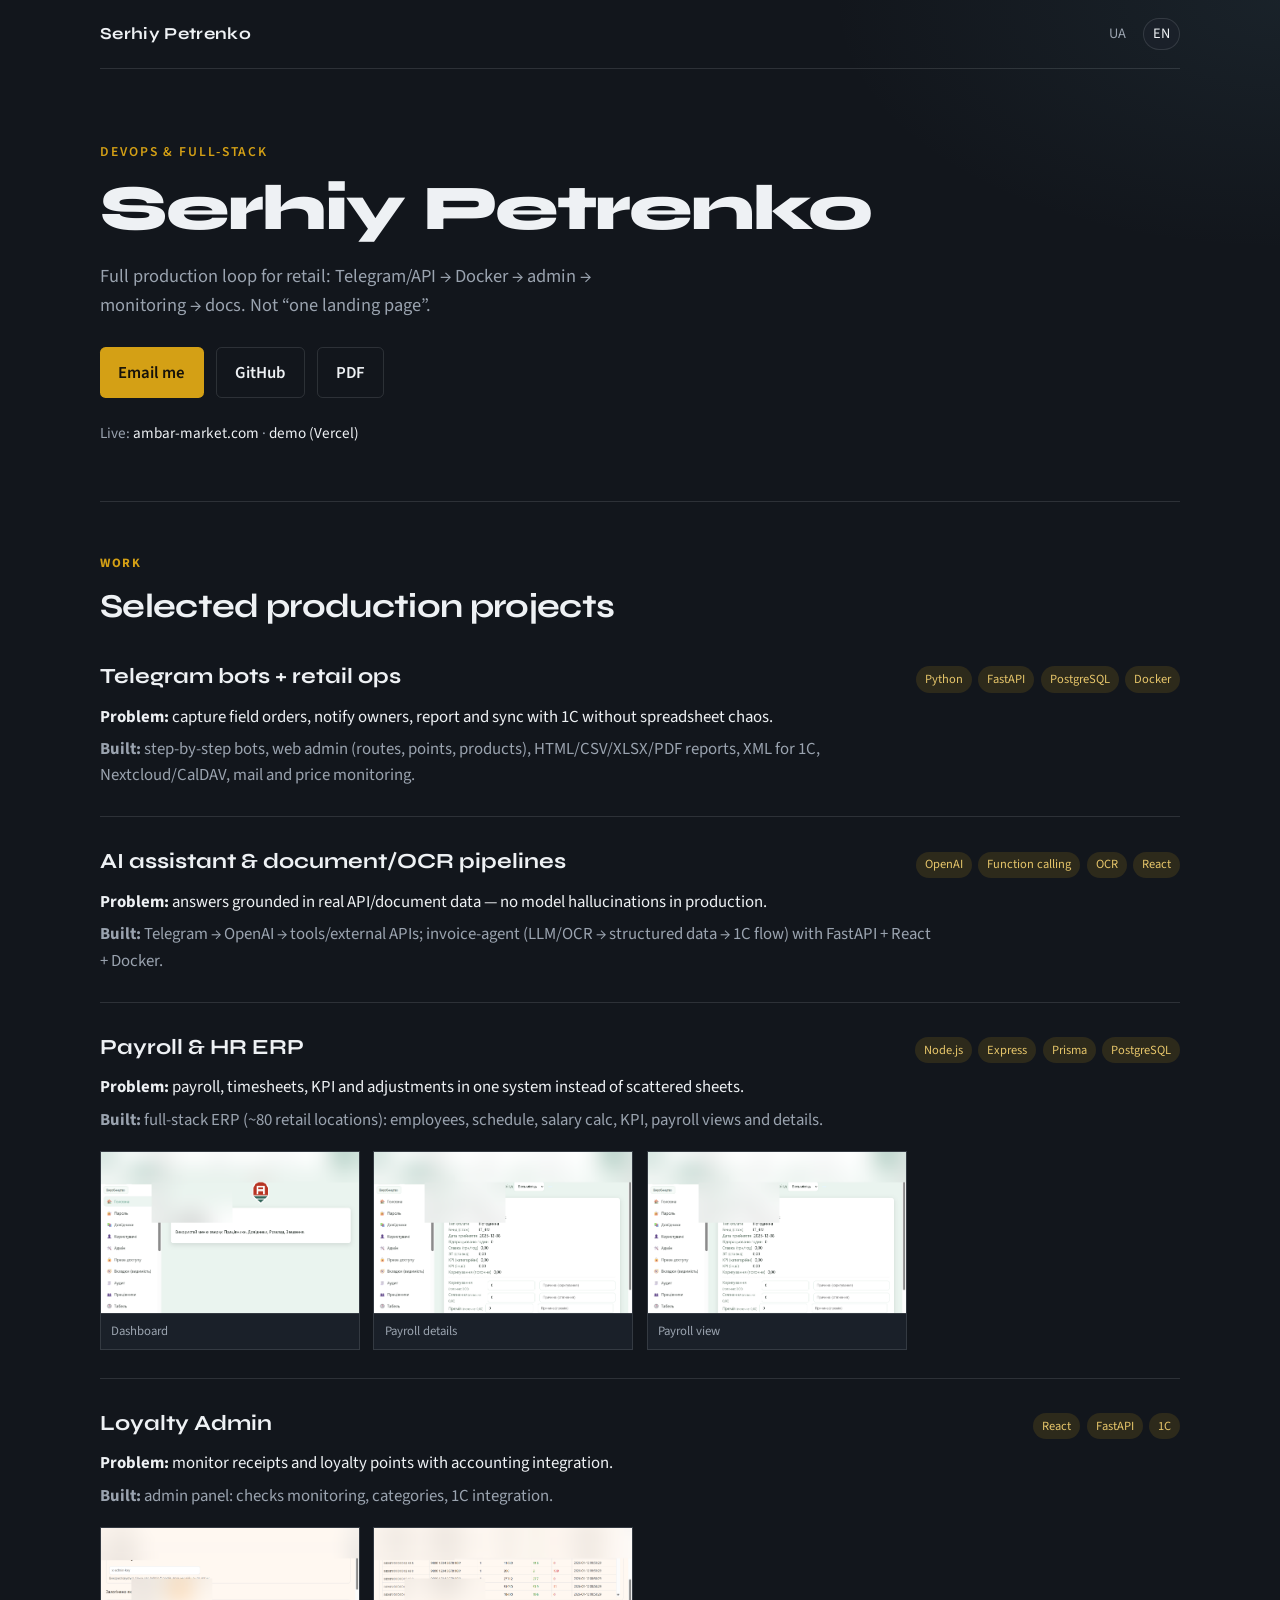
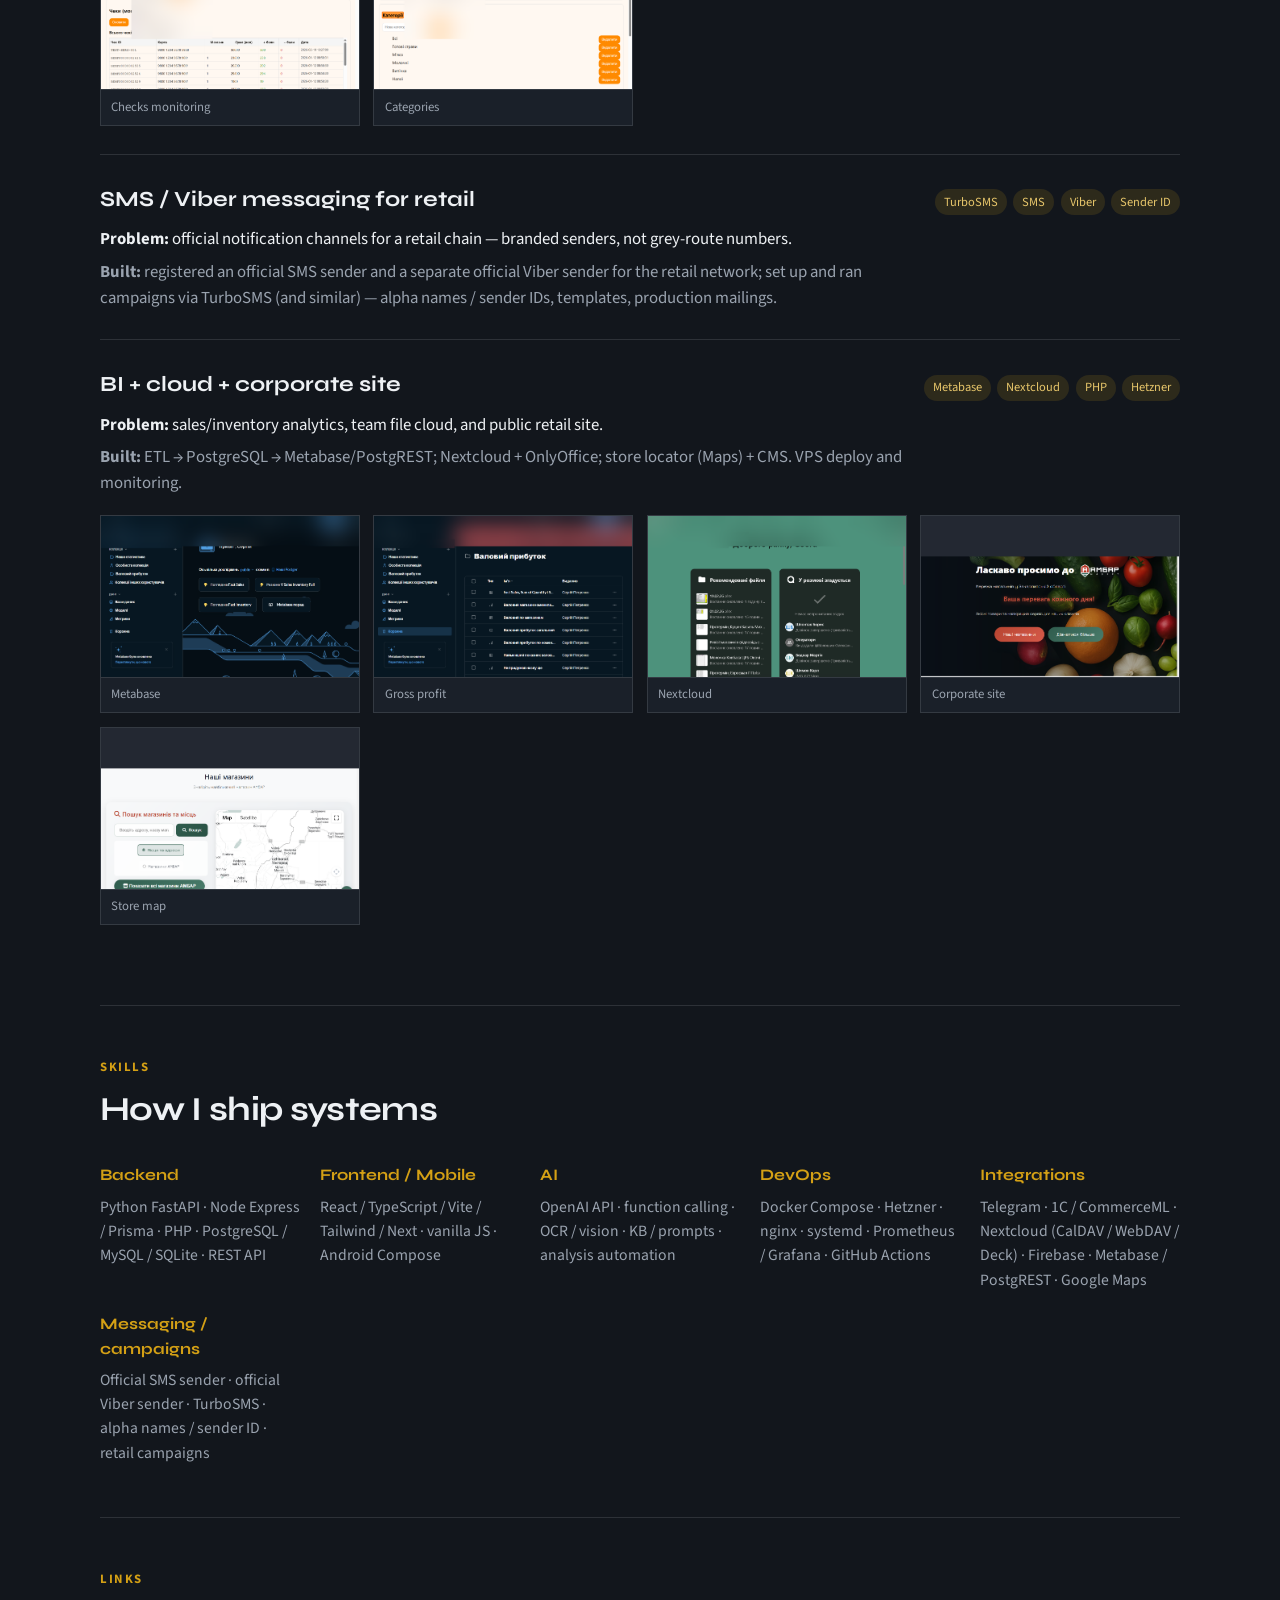
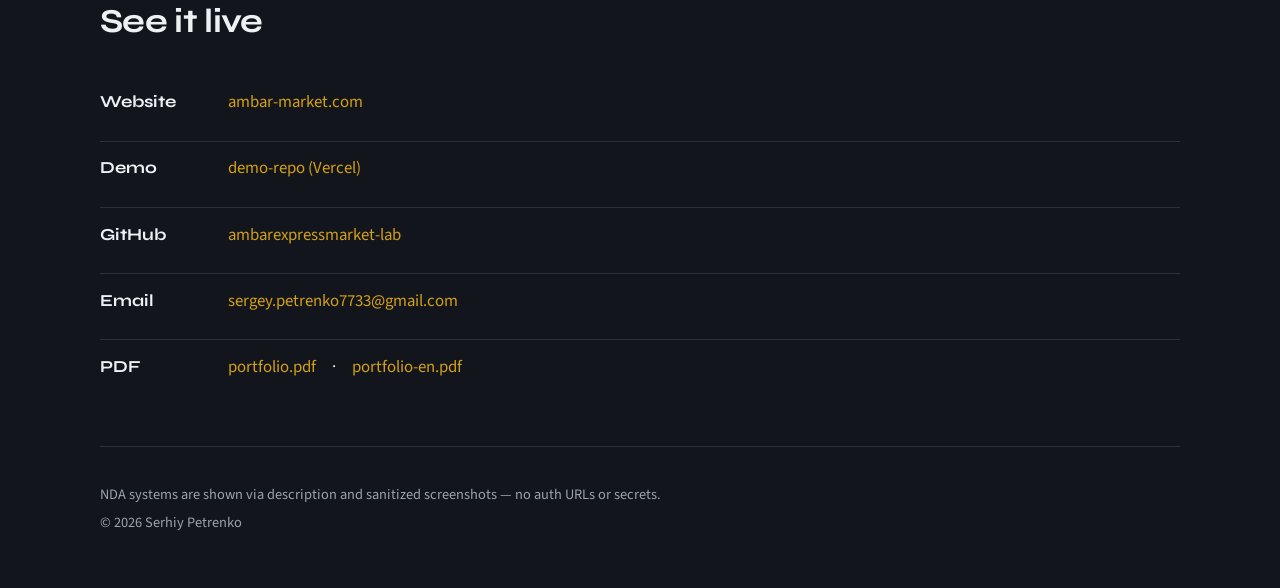
==== index-en.html @ 7f21e58c "Add public portfolio site for Serhiy Petrenko. Co-authored-by: Cursor <cursoragent@cursor.com>" ====
<!DOCTYPE html>
<html lang="en">
<head>
  <meta charset="UTF-8">
  <meta name="viewport" content="width=device-width, initial-scale=1.0">
  <meta name="description" content="Serhiy Petrenko — DevOps & Full-Stack. Production retail systems: bots, AI, ERP, BI, infrastructure.">
  <title>Serhiy Petrenko — Portfolio</title>
  <link rel="preconnect" href="https://fonts.googleapis.com">
  <link rel="preconnect" href="https://fonts.gstatic.com" crossorigin>
  <link href="https://fonts.googleapis.com/css2?family=Source+Sans+3:wght@400;600;700&family=Syne:wght@700;800&display=swap" rel="stylesheet">
  <link rel="stylesheet" href="styles.css">
</head>
<body>
  <div class="wrap">
    <header class="topbar">
      <a class="brand-mark" href="index-en.html">Serhiy Petrenko</a>
      <nav class="lang" aria-label="Language">
        <a href="index.html">UA</a>
        <a href="index-en.html" aria-current="page">EN</a>
      </nav>
    </header>

    <section class="hero">
      <p class="hero-kicker">DevOps &amp; Full-Stack</p>
      <h1>Serhiy Petrenko</h1>
      <p class="hero-lead">Full production loop for retail: Telegram/API → Docker → admin → monitoring → docs. Not “one landing page”.</p>
      <div class="cta-row">
        <a class="btn btn-primary" href="mailto:sergey.petrenko7733@gmail.com">Email me</a>
        <a class="btn btn-ghost" href="https://github.com/ambarexpressmarket-lab" target="_blank" rel="noopener">GitHub</a>
        <a class="btn btn-ghost" href="portfolio-en.pdf">PDF</a>
      </div>
      <p class="meta-line">
        Live:
        <a href="https://ambar-market.com" target="_blank" rel="noopener">ambar-market.com</a>
        ·
        <a href="https://demo-repo-iota-tawny.vercel.app" target="_blank" rel="noopener">demo (Vercel)</a>
      </p>
    </section>

    <section id="work">
      <p class="section-label">Work</p>
      <h2 class="section-title">Selected production projects</h2>

      <article class="case">
        <div class="case-head">
          <h3>Telegram bots + retail ops</h3>
          <div class="case-tags">
            <span class="tag">Python</span>
            <span class="tag">FastAPI</span>
            <span class="tag">PostgreSQL</span>
            <span class="tag">Docker</span>
          </div>
        </div>
        <p class="problem"><strong>Problem:</strong> capture field orders, notify owners, report and sync with 1C without spreadsheet chaos.</p>
        <p><strong>Built:</strong> step-by-step bots, web admin (routes, points, products), HTML/CSV/XLSX/PDF reports, XML for 1C, Nextcloud/CalDAV, mail and price monitoring.</p>
      </article>

      <article class="case">
        <div class="case-head">
          <h3>AI assistant &amp; document/OCR pipelines</h3>
          <div class="case-tags">
            <span class="tag">OpenAI</span>
            <span class="tag">Function calling</span>
            <span class="tag">OCR</span>
            <span class="tag">React</span>
          </div>
        </div>
        <p class="problem"><strong>Problem:</strong> answers grounded in real API/document data — no model hallucinations in production.</p>
        <p><strong>Built:</strong> Telegram → OpenAI → tools/external APIs; invoice-agent (LLM/OCR → structured data → 1C flow) with FastAPI + React + Docker.</p>
      </article>

      <article class="case">
        <div class="case-head">
          <h3>Payroll &amp; HR ERP</h3>
          <div class="case-tags">
            <span class="tag">Node.js</span>
            <span class="tag">Express</span>
            <span class="tag">Prisma</span>
            <span class="tag">PostgreSQL</span>
          </div>
        </div>
        <p class="problem"><strong>Problem:</strong> payroll, timesheets, KPI and adjustments in one system instead of scattered sheets.</p>
        <p><strong>Built:</strong> full-stack ERP (~80 retail locations): employees, schedule, salary calc, KPI, payroll views and details.</p>
        <div class="shots">
          <figure>
            <img src="payroll/01-home.png" alt="Payroll dashboard" loading="lazy">
            <figcaption>Dashboard</figcaption>
          </figure>
          <figure>
            <img src="payroll/02-payroll-details.png" alt="Payroll details" loading="lazy">
            <figcaption>Payroll details</figcaption>
          </figure>
          <figure>
            <img src="payroll/03-payroll-view.png" alt="Payroll view" loading="lazy">
            <figcaption>Payroll view</figcaption>
          </figure>
        </div>
      </article>

      <article class="case">
        <div class="case-head">
          <h3>Loyalty Admin</h3>
          <div class="case-tags">
            <span class="tag">React</span>
            <span class="tag">FastAPI</span>
            <span class="tag">1C</span>
          </div>
        </div>
        <p class="problem"><strong>Problem:</strong> monitor receipts and loyalty points with accounting integration.</p>
        <p><strong>Built:</strong> admin panel: checks monitoring, categories, 1C integration.</p>
        <div class="shots">
          <figure>
            <img src="loyalty/01-checks-monitoring.png" alt="Checks monitoring" loading="lazy">
            <figcaption>Checks monitoring</figcaption>
          </figure>
          <figure>
            <img src="loyalty/02-categories.png" alt="Categories" loading="lazy">
            <figcaption>Categories</figcaption>
          </figure>
        </div>
      </article>

      <article class="case">
        <div class="case-head">
          <h3>SMS / Viber messaging for retail</h3>
          <div class="case-tags">
            <span class="tag">TurboSMS</span>
            <span class="tag">SMS</span>
            <span class="tag">Viber</span>
            <span class="tag">Sender ID</span>
          </div>
        </div>
        <p class="problem"><strong>Problem:</strong> official notification channels for a retail chain — branded senders, not grey-route numbers.</p>
        <p><strong>Built:</strong> registered an official SMS sender and a separate official Viber sender for the retail network; set up and ran campaigns via TurboSMS (and similar) — alpha names / sender IDs, templates, production mailings.</p>
      </article>

      <article class="case">
        <div class="case-head">
          <h3>BI + cloud + corporate site</h3>
          <div class="case-tags">
            <span class="tag">Metabase</span>
            <span class="tag">Nextcloud</span>
            <span class="tag">PHP</span>
            <span class="tag">Hetzner</span>
          </div>
        </div>
        <p class="problem"><strong>Problem:</strong> sales/inventory analytics, team file cloud, and public retail site.</p>
        <p><strong>Built:</strong> ETL → PostgreSQL → Metabase/PostgREST; Nextcloud + OnlyOffice; store locator (Maps) + CMS. VPS deploy and monitoring.</p>
        <div class="shots">
          <figure>
            <img src="bi/01-metabase-home.png" alt="Metabase" loading="lazy">
            <figcaption>Metabase</figcaption>
          </figure>
          <figure>
            <img src="bi/03-gross-profit.png" alt="Gross profit" loading="lazy">
            <figcaption>Gross profit</figcaption>
          </figure>
          <figure>
            <img src="cloud/01-nextcloud-dashboard.png" alt="Nextcloud" loading="lazy">
            <figcaption>Nextcloud</figcaption>
          </figure>
          <figure>
            <img src="corporate-site/01-homepage.png" alt="Corporate site" loading="lazy">
            <figcaption>Corporate site</figcaption>
          </figure>
          <figure>
            <img src="corporate-site/02-stores-map.png" alt="Store map" loading="lazy">
            <figcaption>Store map</figcaption>
          </figure>
        </div>
      </article>
    </section>

    <section id="stack">
      <p class="section-label">Skills</p>
      <h2 class="section-title">How I ship systems</h2>
      <div class="stack-grid">
        <div class="stack-block">
          <h3>Backend</h3>
          <p>Python FastAPI · Node Express / Prisma · PHP · PostgreSQL / MySQL / SQLite · REST API</p>
        </div>
        <div class="stack-block">
          <h3>Frontend / Mobile</h3>
          <p>React / TypeScript / Vite / Tailwind / Next · vanilla JS · Android Compose</p>
        </div>
        <div class="stack-block">
          <h3>AI</h3>
          <p>OpenAI API · function calling · OCR / vision · KB / prompts · analysis automation</p>
        </div>
        <div class="stack-block">
          <h3>DevOps</h3>
          <p>Docker Compose · Hetzner · nginx · systemd · Prometheus / Grafana · GitHub Actions</p>
        </div>
        <div class="stack-block">
          <h3>Integrations</h3>
          <p>Telegram · 1C / CommerceML · Nextcloud (CalDAV / WebDAV / Deck) · Firebase · Metabase / PostgREST · Google Maps</p>
        </div>
        <div class="stack-block">
          <h3>Messaging / campaigns</h3>
          <p>Official SMS sender · official Viber sender · TurboSMS · alpha names / sender ID · retail campaigns</p>
        </div>
      </div>
    </section>

    <section id="links">
      <p class="section-label">Links</p>
      <h2 class="section-title">See it live</h2>
      <div class="links">
        <div class="link-row">
          <strong>Website</strong>
          <a href="https://ambar-market.com" target="_blank" rel="noopener">ambar-market.com</a>
        </div>
        <div class="link-row">
          <strong>Demo</strong>
          <a href="https://demo-repo-iota-tawny.vercel.app" target="_blank" rel="noopener">demo-repo (Vercel)</a>
        </div>
        <div class="link-row">
          <strong>GitHub</strong>
          <a href="https://github.com/ambarexpressmarket-lab" target="_blank" rel="noopener">ambarexpressmarket-lab</a>
        </div>
        <div class="link-row">
          <strong>Email</strong>
          <a href="mailto:sergey.petrenko7733@gmail.com">sergey.petrenko7733@gmail.com</a>
        </div>
        <div class="link-row">
          <strong>PDF</strong>
          <a href="portfolio.pdf">portfolio.pdf</a>
          ·
          <a href="portfolio-en.pdf">portfolio-en.pdf</a>
        </div>
      </div>
    </section>

    <footer>
      <p>NDA systems are shown via description and sanitized screenshots — no auth URLs or secrets.</p>
      <p>© 2026 Serhiy Petrenko</p>
    </footer>
  </div>
</body>
</html>
---- styles.css ----
:root {
  --bg: #12161c;
  --bg-elev: #1a2029;
  --ink: #eef1f4;
  --muted: #9aa3af;
  --line: rgba(238, 241, 244, 0.12);
  --accent: #d4a015;
  --accent-soft: rgba(212, 160, 21, 0.14);
  --ok: #6fbf8a;
  --max: 1080px;
  --font-display: "Syne", sans-serif;
  --font-body: "Source Sans 3", sans-serif;
}

*,
*::before,
*::after {
  box-sizing: border-box;
}

html {
  scroll-behavior: smooth;
}

body {
  margin: 0;
  color: var(--ink);
  font-family: var(--font-body);
  font-size: 1.05rem;
  line-height: 1.55;
  background:
    radial-gradient(1200px 600px at 10% -10%, rgba(212, 160, 21, 0.12), transparent 55%),
    radial-gradient(900px 500px at 100% 0%, rgba(90, 140, 160, 0.1), transparent 50%),
    var(--bg);
  min-height: 100vh;
}

img {
  display: block;
  max-width: 100%;
  height: auto;
}

a {
  color: var(--accent);
  text-decoration: none;
}

a:hover {
  text-decoration: underline;
}

.wrap {
  width: min(var(--max), calc(100% - 2.5rem));
  margin: 0 auto;
}

/* —— Top bar —— */
.topbar {
  display: flex;
  justify-content: space-between;
  align-items: center;
  padding: 1.1rem 0;
  border-bottom: 1px solid var(--line);
}

.brand-mark {
  font-family: var(--font-display);
  font-weight: 700;
  letter-spacing: 0.02em;
  color: var(--ink);
  text-decoration: none;
}

.brand-mark:hover {
  text-decoration: none;
  color: var(--accent);
}

.lang {
  display: flex;
  gap: 0.5rem;
  font-size: 0.9rem;
}

.lang a {
  color: var(--muted);
  padding: 0.25rem 0.55rem;
  border: 1px solid transparent;
  border-radius: 999px;
}

.lang a[aria-current="page"] {
  color: var(--ink);
  border-color: var(--line);
  background: var(--bg-elev);
  text-decoration: none;
}

/* —— Hero —— */
.hero {
  padding: 4.5rem 0 3.5rem;
  border-bottom: 1px solid var(--line);
}

.hero-kicker {
  margin: 0 0 0.85rem;
  color: var(--accent);
  font-size: 0.85rem;
  font-weight: 600;
  letter-spacing: 0.14em;
  text-transform: uppercase;
}

.hero h1 {
  margin: 0;
  font-family: var(--font-display);
  font-size: clamp(2.4rem, 6vw, 4rem);
  font-weight: 800;
  line-height: 1.05;
  letter-spacing: -0.03em;
}

.hero-lead {
  margin: 1.25rem 0 0;
  max-width: 36rem;
  color: var(--muted);
  font-size: 1.15rem;
}

.cta-row {
  display: flex;
  flex-wrap: wrap;
  gap: 0.75rem;
  margin-top: 1.75rem;
}

.btn {
  display: inline-flex;
  align-items: center;
  justify-content: center;
  padding: 0.7rem 1.15rem;
  border-radius: 0.35rem;
  font-weight: 600;
  text-decoration: none;
  transition: transform 0.15s ease, background 0.15s ease, border-color 0.15s ease;
}

.btn:hover {
  text-decoration: none;
  transform: translateY(-1px);
}

.btn-primary {
  background: var(--accent);
  color: #16120a;
}

.btn-primary:hover {
  background: #e0b12a;
}

.btn-ghost {
  border: 1px solid var(--line);
  color: var(--ink);
  background: transparent;
}

.btn-ghost:hover {
  border-color: var(--accent);
  color: var(--accent);
}

.meta-line {
  margin: 1.5rem 0 0;
  color: var(--muted);
  font-size: 0.95rem;
}

.meta-line a {
  color: var(--ink);
}

/* —— Sections —— */
section {
  padding: 3.25rem 0;
  border-bottom: 1px solid var(--line);
}

.section-label {
  margin: 0 0 0.35rem;
  color: var(--accent);
  font-size: 0.8rem;
  font-weight: 700;
  letter-spacing: 0.12em;
  text-transform: uppercase;
}

.section-title {
  margin: 0 0 1.75rem;
  font-family: var(--font-display);
  font-size: clamp(1.6rem, 3vw, 2.1rem);
  font-weight: 700;
  letter-spacing: -0.02em;
}

/* —— Cases —— */
.case {
  padding: 1.75rem 0;
  border-top: 1px solid var(--line);
}

.case:first-of-type {
  border-top: none;
  padding-top: 0;
}

.case-head {
  display: flex;
  flex-wrap: wrap;
  justify-content: space-between;
  gap: 0.75rem 1.5rem;
  align-items: baseline;
  margin-bottom: 0.65rem;
}

.case h3 {
  margin: 0;
  font-family: var(--font-display);
  font-size: 1.35rem;
  font-weight: 700;
}

.case-tags {
  display: flex;
  flex-wrap: wrap;
  gap: 0.4rem;
}

.tag {
  font-size: 0.78rem;
  color: var(--muted);
  border: 1px solid var(--line);
  padding: 0.15rem 0.5rem;
  border-radius: 999px;
  background: var(--accent-soft);
  color: #e6c56a;
  border-color: transparent;
}

.case p {
  margin: 0.4rem 0 0;
  color: var(--muted);
  max-width: 52rem;
}

.case .problem {
  color: var(--ink);
}

.shots {
  display: grid;
  grid-template-columns: repeat(auto-fill, minmax(240px, 1fr));
  gap: 0.85rem;
  margin-top: 1.15rem;
}

.shots figure {
  margin: 0;
  background: var(--bg-elev);
  border: 1px solid var(--line);
  overflow: hidden;
}

.shots img {
  width: 100%;
  aspect-ratio: 16 / 10;
  object-fit: cover;
  object-position: top;
  transition: transform 0.35s ease;
}

.shots figure:hover img {
  transform: scale(1.02);
}

.shots figcaption {
  padding: 0.45rem 0.65rem;
  font-size: 0.8rem;
  color: var(--muted);
  border-top: 1px solid var(--line);
}

/* —— Stack —— */
.stack-grid {
  display: grid;
  grid-template-columns: repeat(auto-fit, minmax(200px, 1fr));
  gap: 1.25rem;
}

.stack-block h3 {
  margin: 0 0 0.4rem;
  font-family: var(--font-display);
  font-size: 1rem;
  color: var(--accent);
}

.stack-block p {
  margin: 0;
  color: var(--muted);
  font-size: 0.98rem;
}

/* —— Links —— */
.links {
  display: flex;
  flex-direction: column;
  gap: 0.75rem;
}

.link-row {
  display: flex;
  flex-wrap: wrap;
  gap: 0.35rem 1rem;
  align-items: baseline;
  padding: 0.85rem 0;
  border-top: 1px solid var(--line);
}

.link-row:first-child {
  border-top: none;
}

.link-row strong {
  min-width: 7rem;
  font-family: var(--font-display);
}

/* —— Footer —— */
footer {
  padding: 2rem 0 3rem;
  color: var(--muted);
  font-size: 0.9rem;
}

footer p {
  margin: 0.35rem 0;
}

@media (max-width: 640px) {
  .hero {
    padding: 3rem 0 2.5rem;
  }

  .cta-row {
    flex-direction: column;
  }

  .btn {
    width: 100%;
  }
}

@media (prefers-reduced-motion: reduce) {
  html {
    scroll-behavior: auto;
  }

  .btn,
  .shots img {
    transition: none;
  }
}
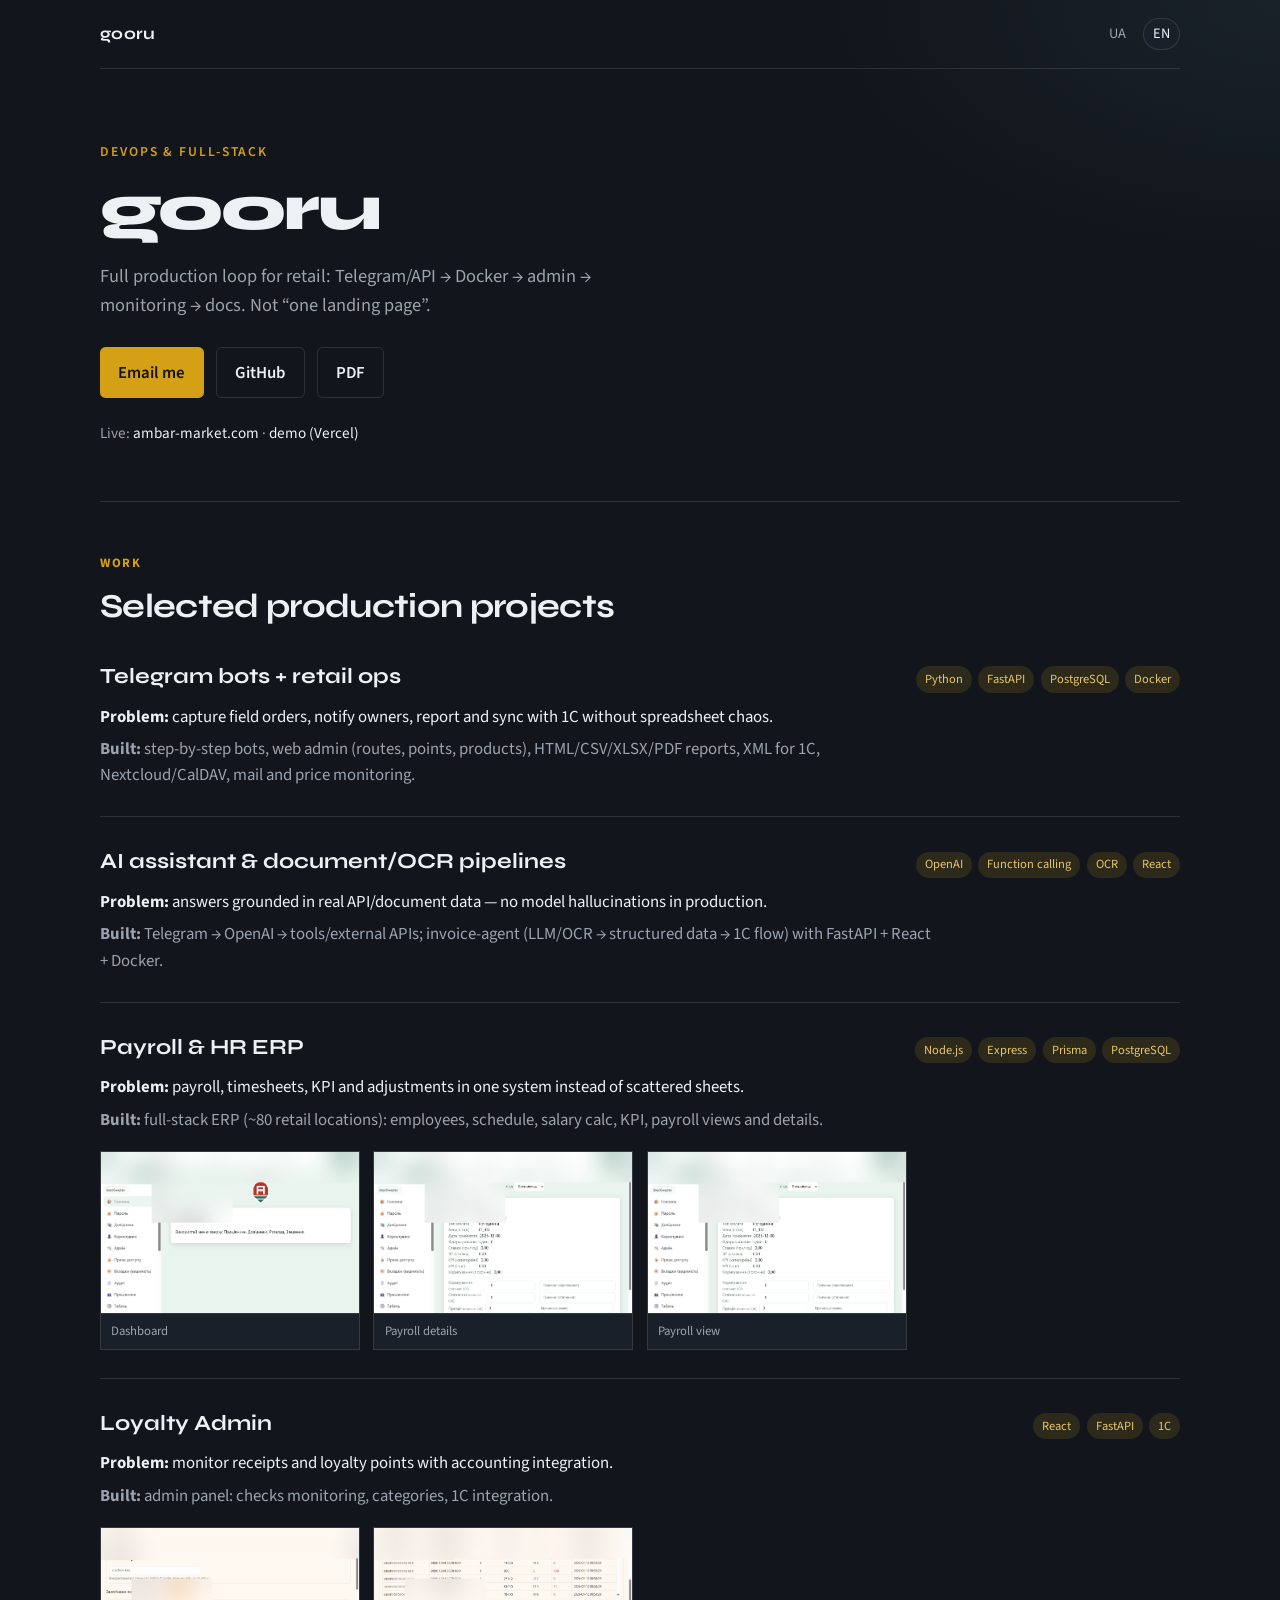
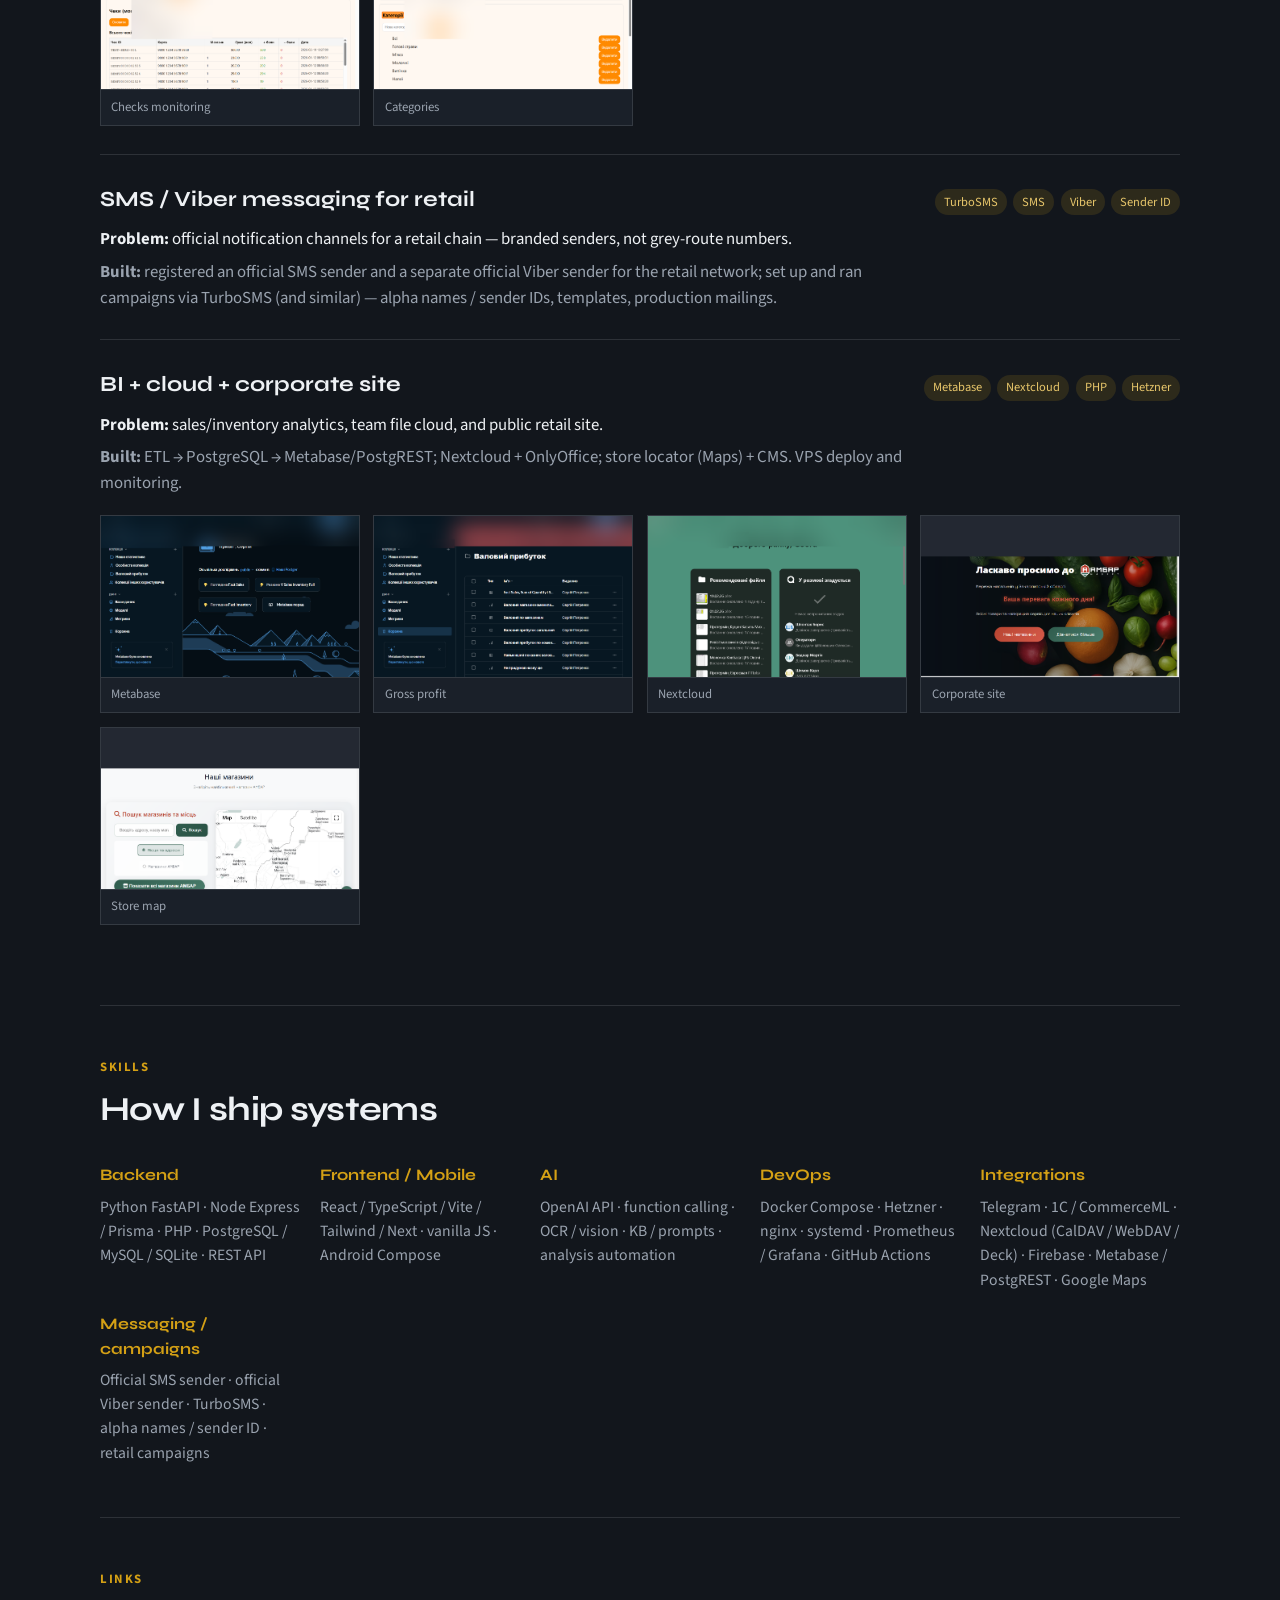
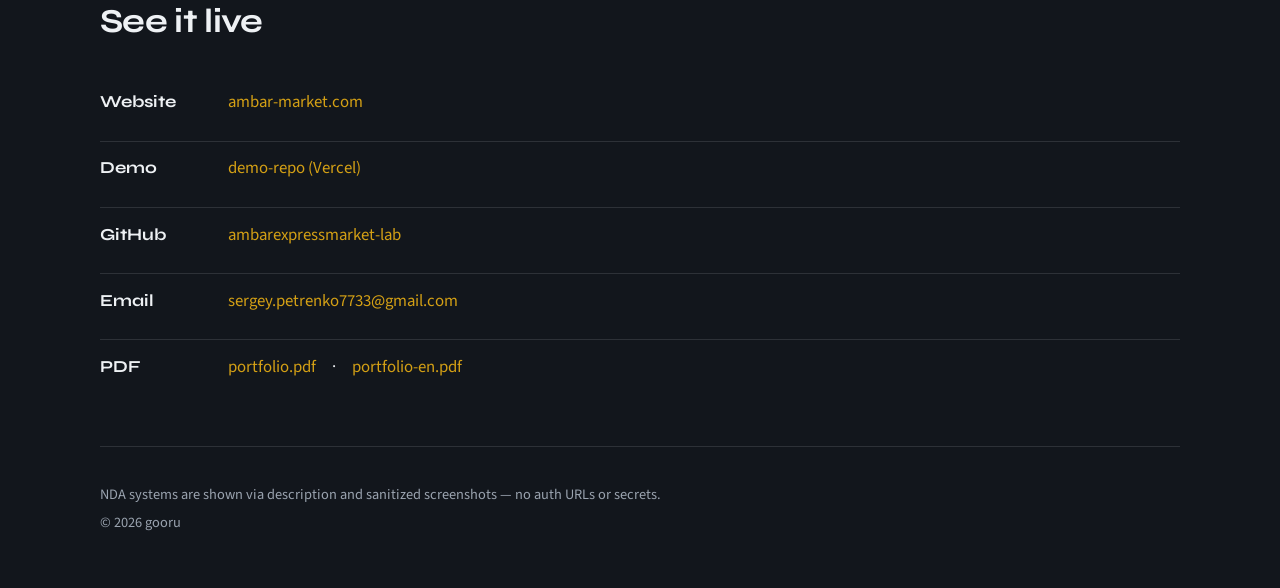
==== commit ade30652: "Brand portfolio as gooru nickname Co-authored-by: Cursor <cursoragent@cursor.com>" ====
--- a/index-en.html
+++ b/index-en.html
@@ -3,8 +3,8 @@
 <head>
   <meta charset="UTF-8">
   <meta name="viewport" content="width=device-width, initial-scale=1.0">
-  <meta name="description" content="Serhiy Petrenko — DevOps & Full-Stack. Production retail systems: bots, AI, ERP, BI, infrastructure.">
-  <title>Serhiy Petrenko — Portfolio</title>
+  <meta name="description" content="gooru — DevOps & Full-Stack. Production retail systems: bots, AI, ERP, BI, infrastructure.">
+  <title>gooru — Portfolio</title>
   <link rel="preconnect" href="https://fonts.googleapis.com">
   <link rel="preconnect" href="https://fonts.gstatic.com" crossorigin>
   <link href="https://fonts.googleapis.com/css2?family=Source+Sans+3:wght@400;600;700&family=Syne:wght@700;800&display=swap" rel="stylesheet">
@@ -13,7 +13,7 @@
 <body>
   <div class="wrap">
     <header class="topbar">
-      <a class="brand-mark" href="index-en.html">Serhiy Petrenko</a>
+      <a class="brand-mark" href="index-en.html">gooru</a>
       <nav class="lang" aria-label="Language">
         <a href="index.html">UA</a>
         <a href="index-en.html" aria-current="page">EN</a>
@@ -22,7 +22,7 @@
 
     <section class="hero">
       <p class="hero-kicker">DevOps &amp; Full-Stack</p>
-      <h1>Serhiy Petrenko</h1>
+      <h1>gooru</h1>
       <p class="hero-lead">Full production loop for retail: Telegram/API → Docker → admin → monitoring → docs. Not “one landing page”.</p>
       <div class="cta-row">
         <a class="btn btn-primary" href="mailto:sergey.petrenko7733@gmail.com">Email me</a>
@@ -233,7 +233,7 @@
 
     <footer>
       <p>NDA systems are shown via description and sanitized screenshots — no auth URLs or secrets.</p>
-      <p>© 2026 Serhiy Petrenko</p>
+      <p>© 2026 gooru</p>
     </footer>
   </div>
 </body>
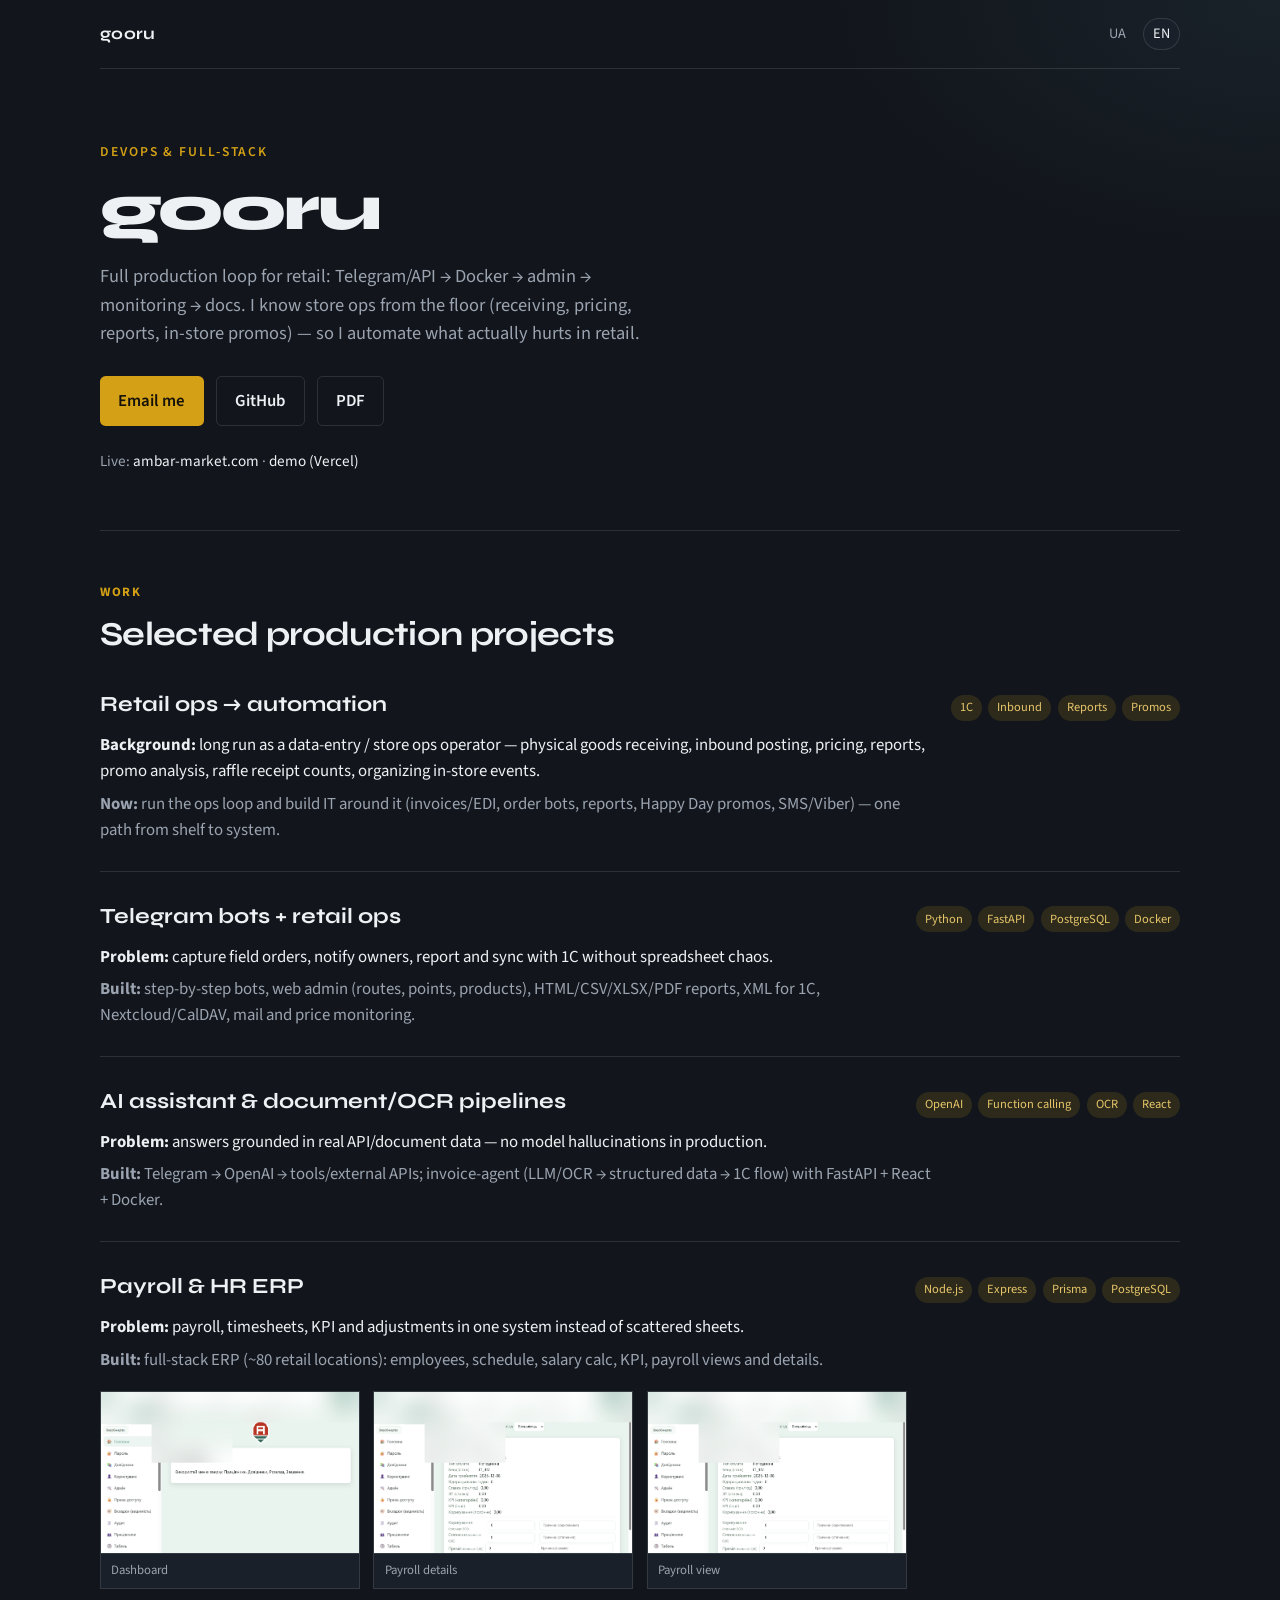
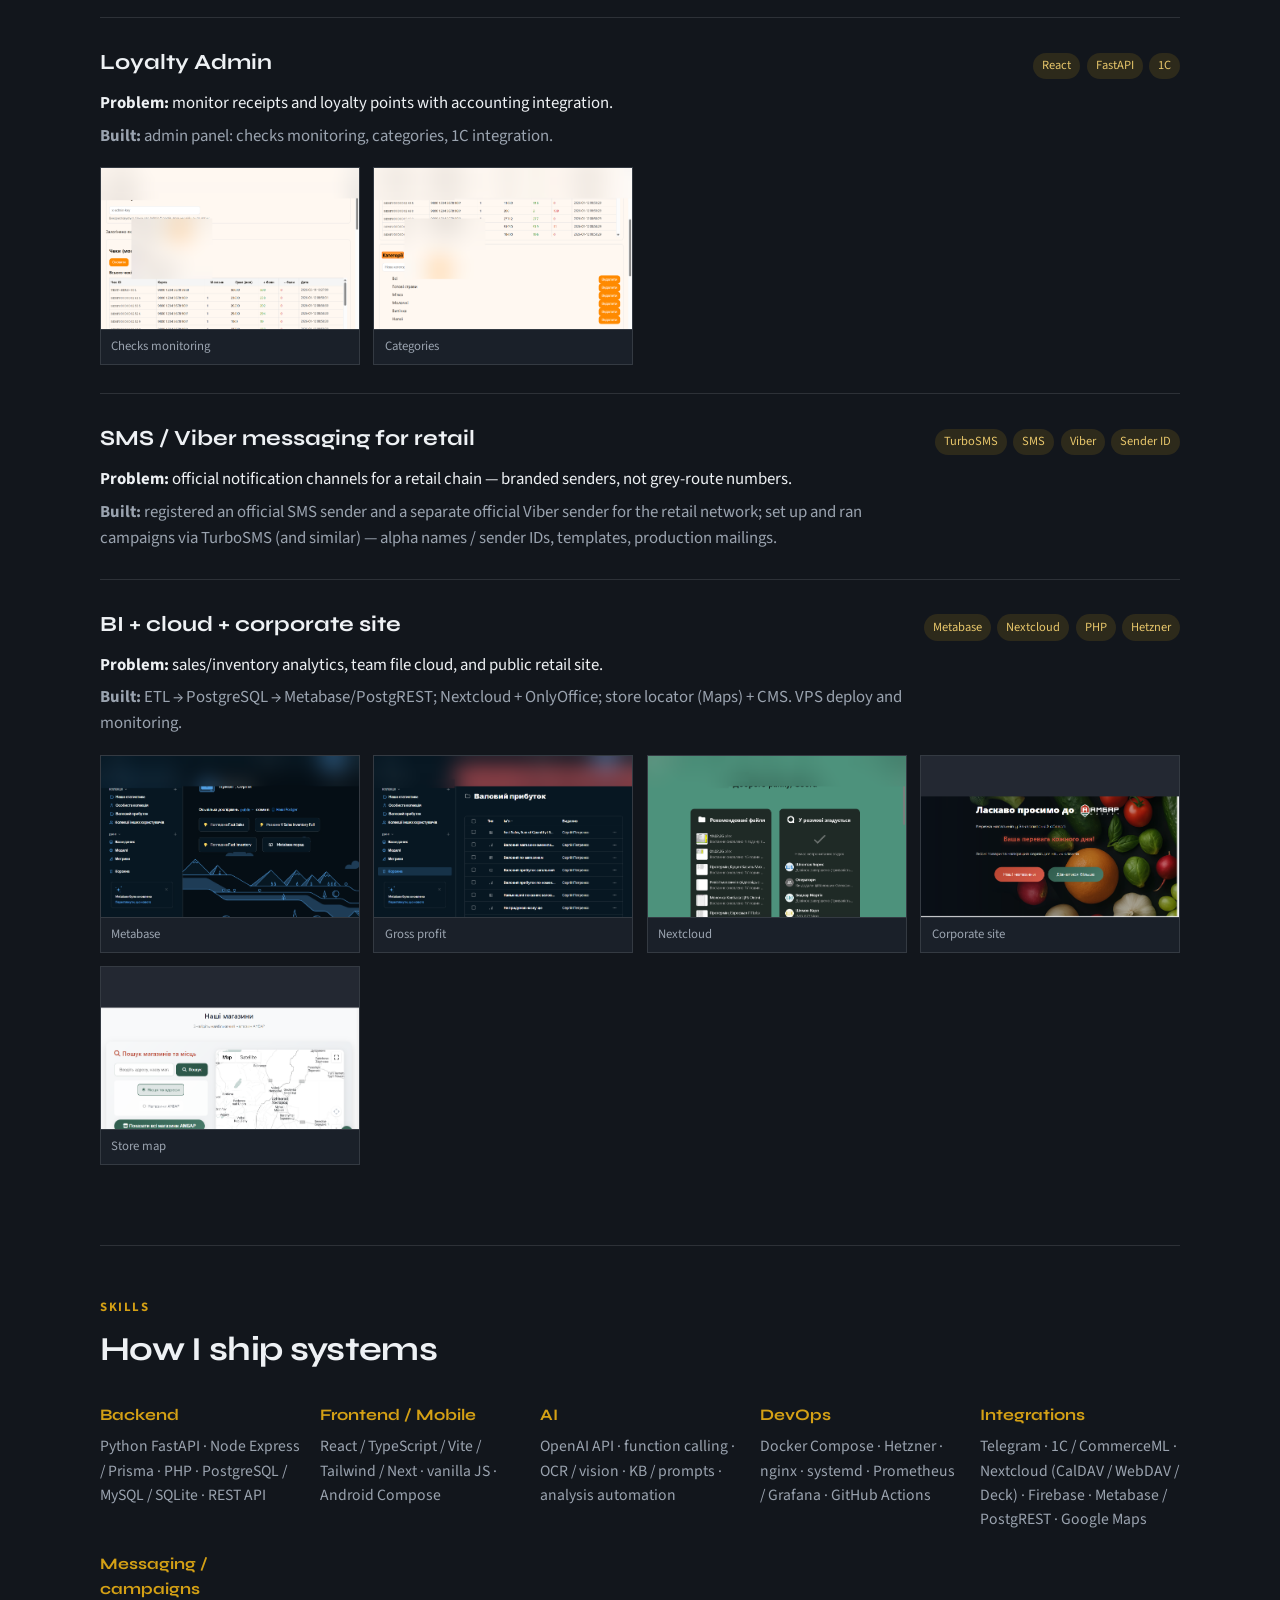
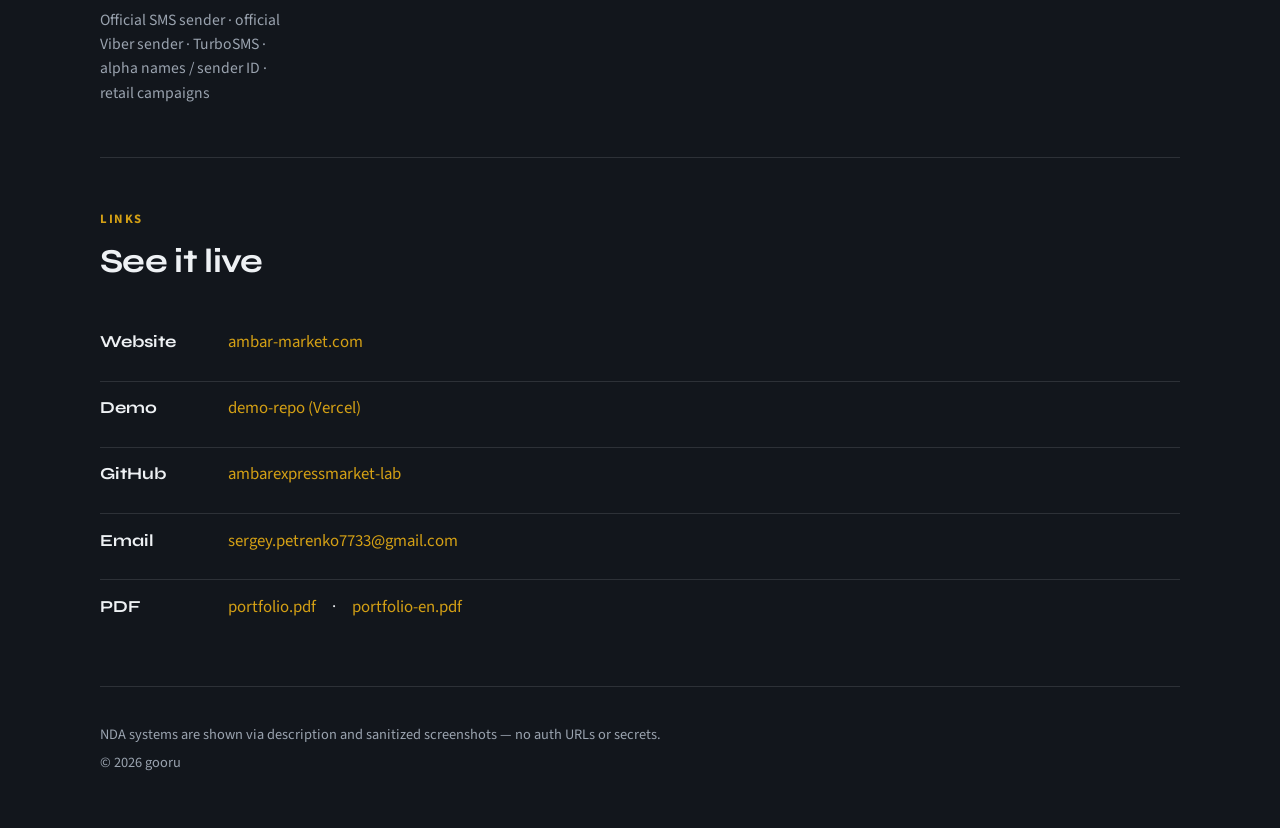
==== commit 8e5e1a11: "Add retail ops background case to portfolio Co-authored-by: Cursor <cursoragent@cursor.com>" ====
--- a/index-en.html
+++ b/index-en.html
@@ -23,7 +23,7 @@
     <section class="hero">
       <p class="hero-kicker">DevOps &amp; Full-Stack</p>
       <h1>gooru</h1>
-      <p class="hero-lead">Full production loop for retail: Telegram/API → Docker → admin → monitoring → docs. Not “one landing page”.</p>
+      <p class="hero-lead">Full production loop for retail: Telegram/API → Docker → admin → monitoring → docs. I know store ops from the floor (receiving, pricing, reports, in-store promos) — so I automate what actually hurts in retail.</p>
       <div class="cta-row">
         <a class="btn btn-primary" href="mailto:sergey.petrenko7733@gmail.com">Email me</a>
         <a class="btn btn-ghost" href="https://github.com/ambarexpressmarket-lab" target="_blank" rel="noopener">GitHub</a>
@@ -43,6 +43,20 @@
 
       <article class="case">
         <div class="case-head">
+          <h3>Retail ops → automation</h3>
+          <div class="case-tags">
+            <span class="tag">1C</span>
+            <span class="tag">Inbound</span>
+            <span class="tag">Reports</span>
+            <span class="tag">Promos</span>
+          </div>
+        </div>
+        <p class="problem"><strong>Background:</strong> long run as a data-entry / store ops operator — physical goods receiving, inbound posting, pricing, reports, promo analysis, raffle receipt counts, organizing in-store events.</p>
+        <p><strong>Now:</strong> run the ops loop and build IT around it (invoices/EDI, order bots, reports, Happy Day promos, SMS/Viber) — one path from shelf to system.</p>
+      </article>
+
+      <article class="case">
+        <div class="case-head">
           <h3>Telegram bots + retail ops</h3>
           <div class="case-tags">
             <span class="tag">Python</span>
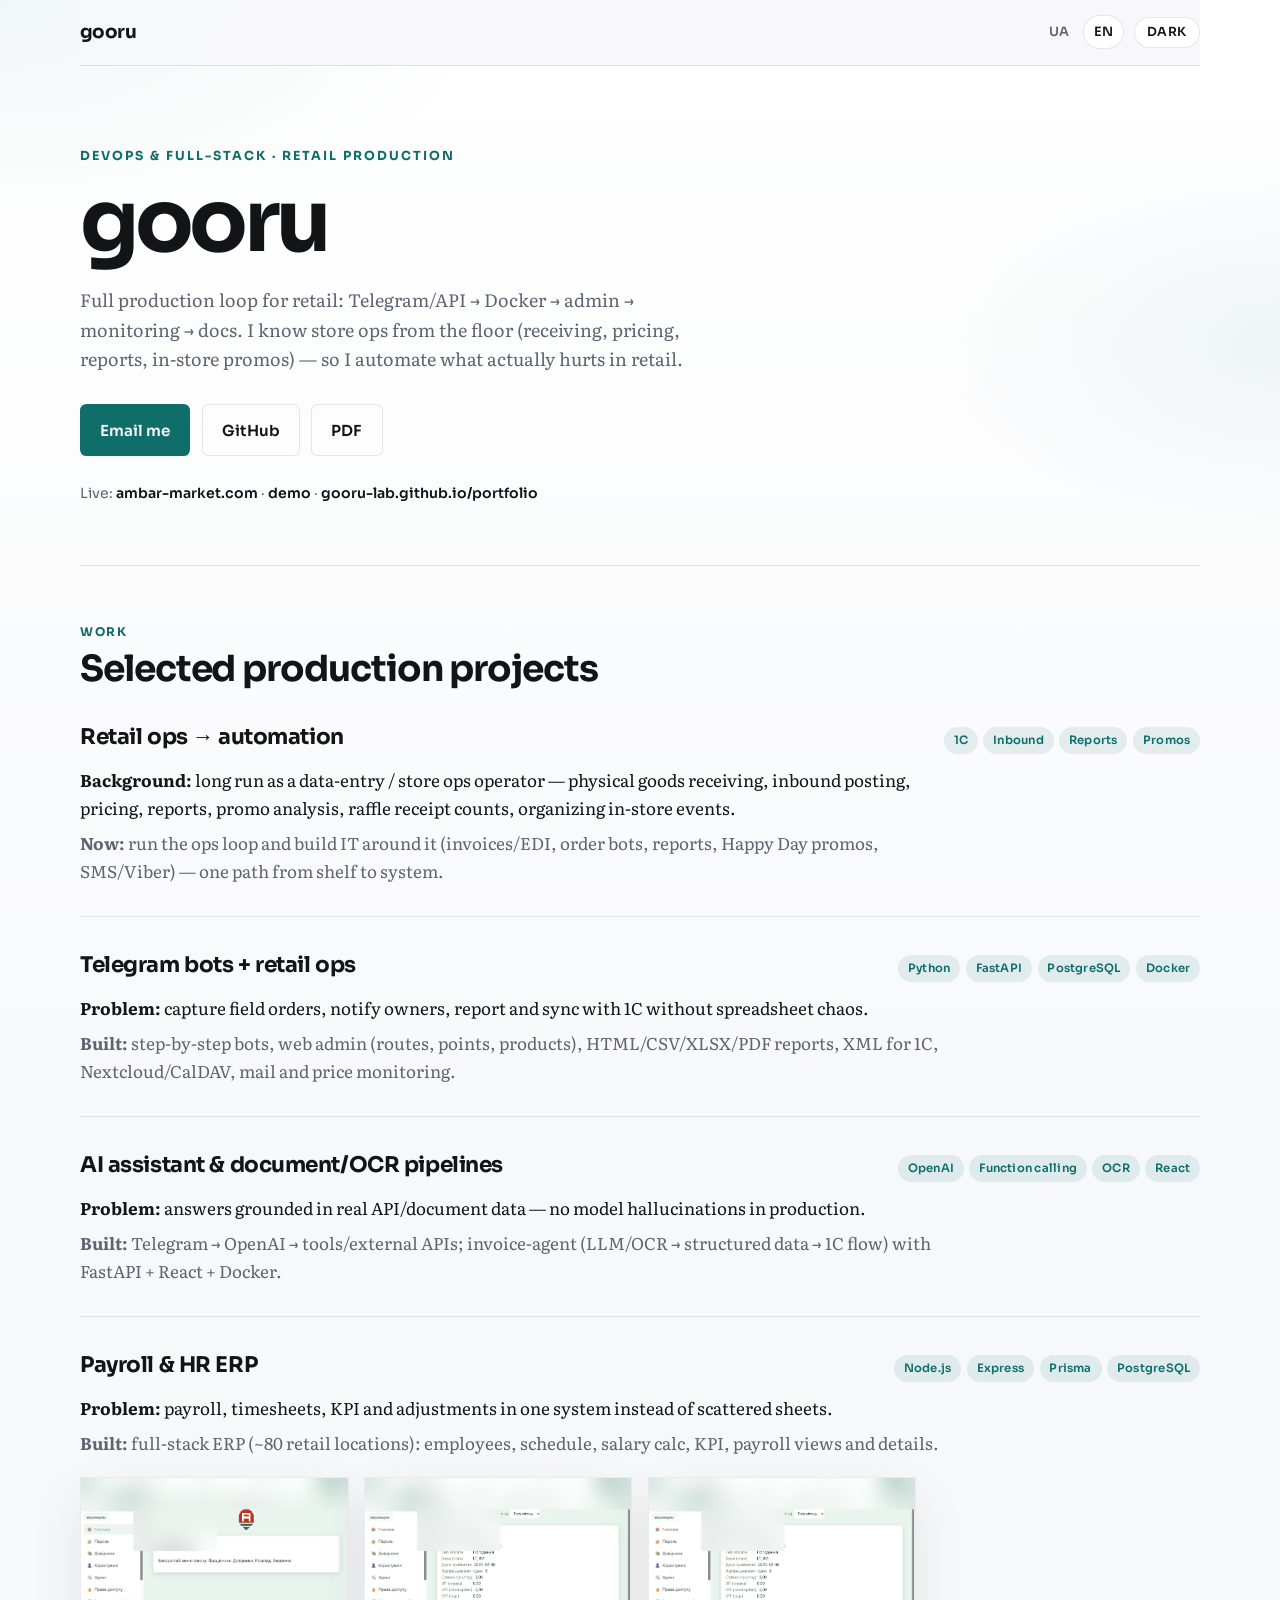
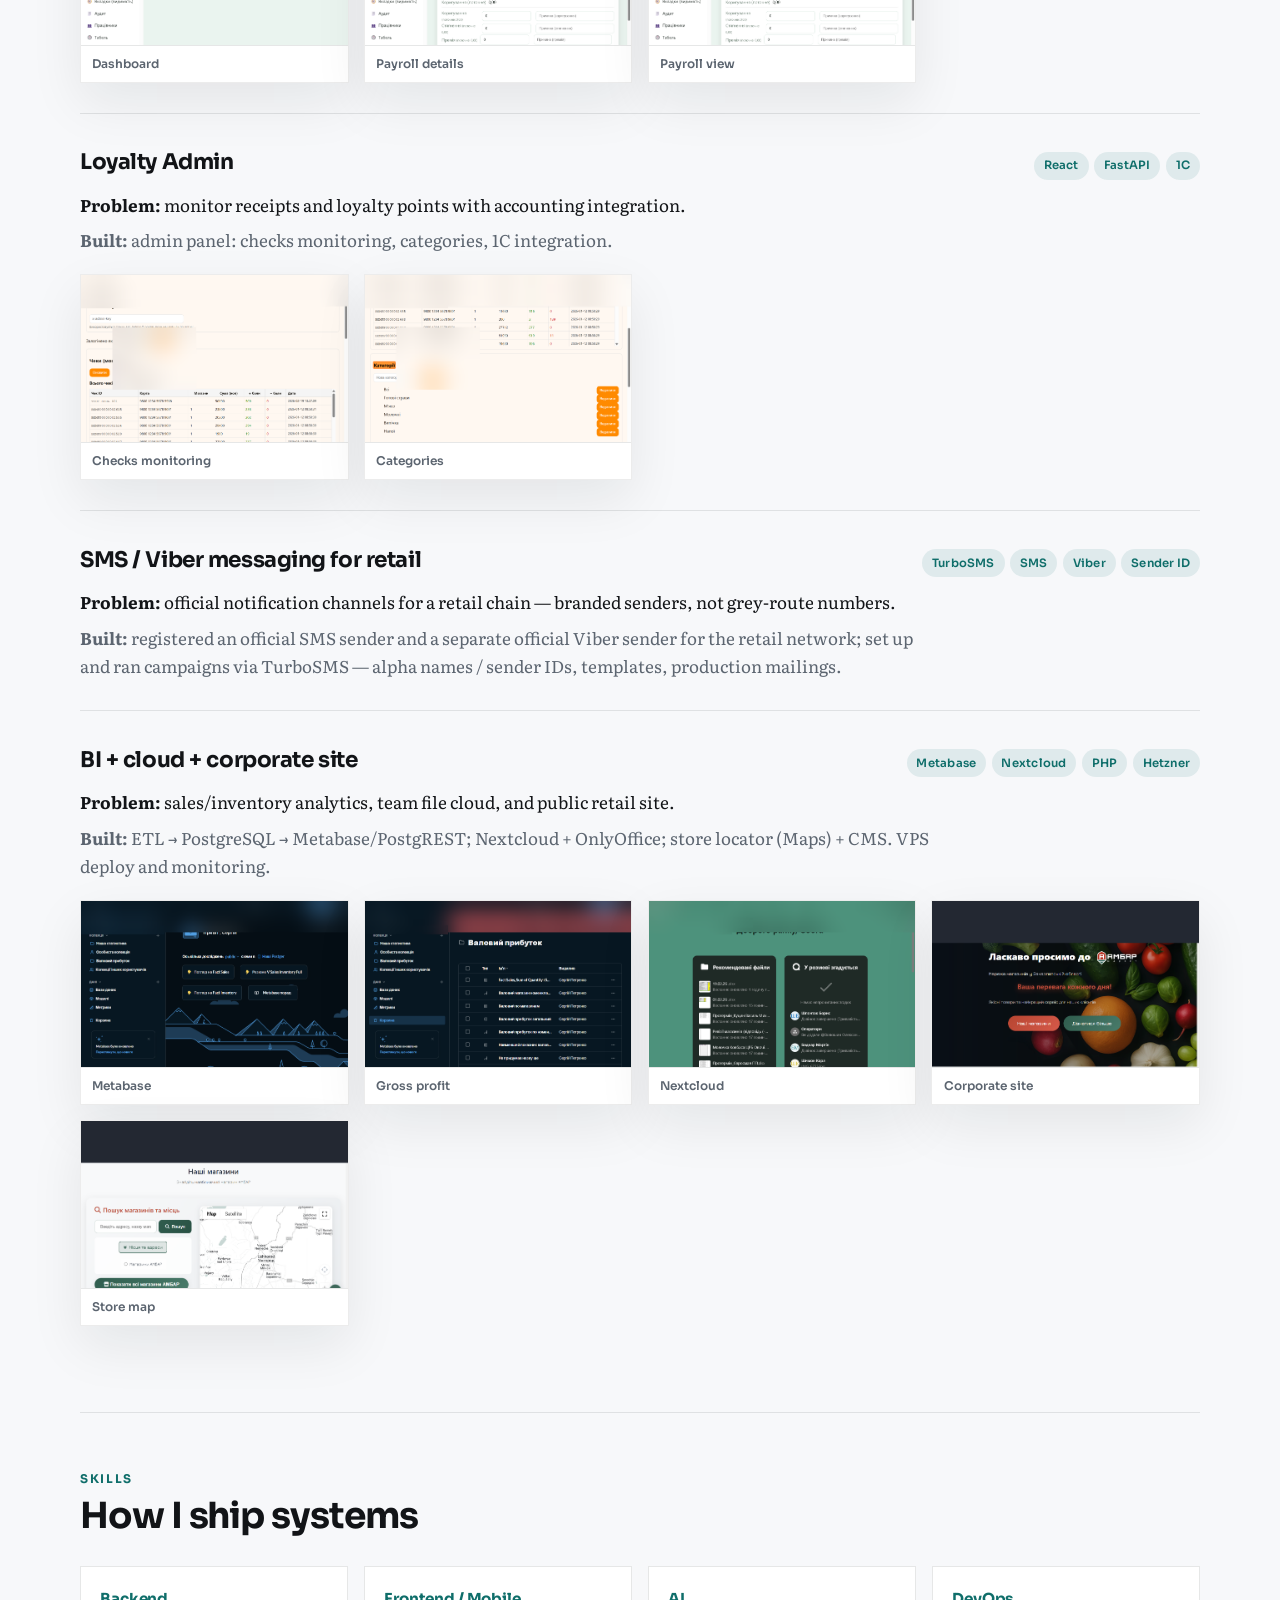
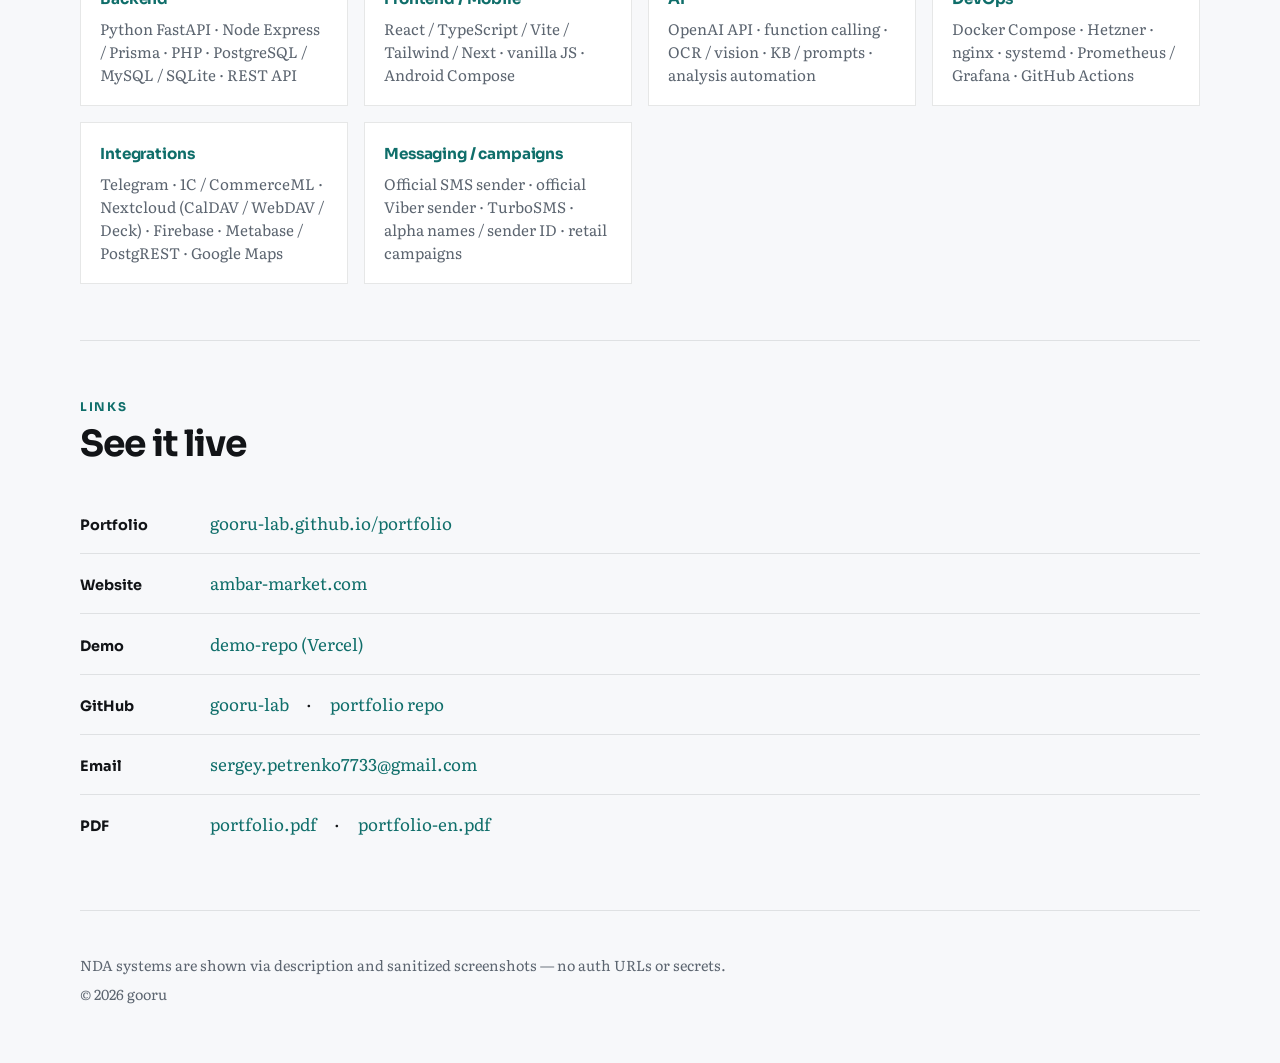
==== commit 2eab91f0: "Redesign portfolio: dual themes, Sora/Literata, /portfolio URL Co-authored-by: Cursor <cursoragent@c" ====
--- a/index-en.html
+++ b/index-en.html
@@ -1,39 +1,47 @@
 <!DOCTYPE html>
-<html lang="en">
+<html lang="en" data-theme="dark">
 <head>
   <meta charset="UTF-8">
   <meta name="viewport" content="width=device-width, initial-scale=1.0">
   <meta name="description" content="gooru — DevOps & Full-Stack. Production retail systems: bots, AI, ERP, BI, infrastructure.">
+  <meta name="theme-color" content="#0b0d10">
   <title>gooru — Portfolio</title>
+  <link rel="canonical" href="https://gooru-lab.github.io/portfolio/index-en.html">
   <link rel="preconnect" href="https://fonts.googleapis.com">
   <link rel="preconnect" href="https://fonts.gstatic.com" crossorigin>
-  <link href="https://fonts.googleapis.com/css2?family=Source+Sans+3:wght@400;600;700&family=Syne:wght@700;800&display=swap" rel="stylesheet">
+  <link href="https://fonts.googleapis.com/css2?family=Literata:ital,opsz,wght@0,7..72,400;0,7..72,600;1,7..72,400&family=Sora:wght@600;700&display=swap" rel="stylesheet">
   <link rel="stylesheet" href="styles.css">
+  <script src="theme.js"></script>
 </head>
 <body>
   <div class="wrap">
     <header class="topbar">
       <a class="brand-mark" href="index-en.html">gooru</a>
-      <nav class="lang" aria-label="Language">
-        <a href="index.html">UA</a>
-        <a href="index-en.html" aria-current="page">EN</a>
-      </nav>
+      <div class="topbar-controls">
+        <nav class="lang" aria-label="Language">
+          <a href="index.html">UA</a>
+          <a href="index-en.html" aria-current="page">EN</a>
+        </nav>
+        <button type="button" class="theme-toggle" id="theme-toggle">Light</button>
+      </div>
     </header>
 
     <section class="hero">
-      <p class="hero-kicker">DevOps &amp; Full-Stack</p>
+      <p class="hero-kicker">DevOps &amp; Full-Stack · retail production</p>
       <h1>gooru</h1>
       <p class="hero-lead">Full production loop for retail: Telegram/API → Docker → admin → monitoring → docs. I know store ops from the floor (receiving, pricing, reports, in-store promos) — so I automate what actually hurts in retail.</p>
       <div class="cta-row">
         <a class="btn btn-primary" href="mailto:sergey.petrenko7733@gmail.com">Email me</a>
-        <a class="btn btn-ghost" href="https://github.com/ambarexpressmarket-lab" target="_blank" rel="noopener">GitHub</a>
+        <a class="btn btn-ghost" href="https://github.com/gooru-lab" target="_blank" rel="noopener">GitHub</a>
         <a class="btn btn-ghost" href="portfolio-en.pdf">PDF</a>
       </div>
       <p class="meta-line">
         Live:
         <a href="https://ambar-market.com" target="_blank" rel="noopener">ambar-market.com</a>
         ·
-        <a href="https://demo-repo-iota-tawny.vercel.app" target="_blank" rel="noopener">demo (Vercel)</a>
+        <a href="https://demo-repo-iota-tawny.vercel.app" target="_blank" rel="noopener">demo</a>
+        ·
+        <a href="https://gooru-lab.github.io/portfolio/">gooru-lab.github.io/portfolio</a>
       </p>
     </section>
 
@@ -145,7 +153,7 @@
           </div>
         </div>
         <p class="problem"><strong>Problem:</strong> official notification channels for a retail chain — branded senders, not grey-route numbers.</p>
-        <p><strong>Built:</strong> registered an official SMS sender and a separate official Viber sender for the retail network; set up and ran campaigns via TurboSMS (and similar) — alpha names / sender IDs, templates, production mailings.</p>
+        <p><strong>Built:</strong> registered an official SMS sender and a separate official Viber sender for the retail network; set up and ran campaigns via TurboSMS — alpha names / sender IDs, templates, production mailings.</p>
       </article>
 
       <article class="case">
@@ -221,6 +229,10 @@
       <h2 class="section-title">See it live</h2>
       <div class="links">
         <div class="link-row">
+          <strong>Portfolio</strong>
+          <a href="https://gooru-lab.github.io/portfolio/">gooru-lab.github.io/portfolio</a>
+        </div>
+        <div class="link-row">
           <strong>Website</strong>
           <a href="https://ambar-market.com" target="_blank" rel="noopener">ambar-market.com</a>
         </div>
@@ -230,7 +242,9 @@
         </div>
         <div class="link-row">
           <strong>GitHub</strong>
-          <a href="https://github.com/ambarexpressmarket-lab" target="_blank" rel="noopener">ambarexpressmarket-lab</a>
+          <a href="https://github.com/gooru-lab" target="_blank" rel="noopener">gooru-lab</a>
+          ·
+          <a href="https://github.com/gooru-lab/portfolio" target="_blank" rel="noopener">portfolio repo</a>
         </div>
         <div class="link-row">
           <strong>Email</strong>
--- a/styles.css
+++ b/styles.css
@@ -1,15 +1,38 @@
-:root {
-  --bg: #12161c;
-  --bg-elev: #1a2029;
-  --ink: #eef1f4;
-  --muted: #9aa3af;
-  --line: rgba(238, 241, 244, 0.12);
-  --accent: #d4a015;
-  --accent-soft: rgba(212, 160, 21, 0.14);
-  --ok: #6fbf8a;
-  --max: 1080px;
-  --font-display: "Syne", sans-serif;
-  --font-body: "Source Sans 3", sans-serif;
+/* gooru portfolio — dual theme */
+:root,
+[data-theme="dark"] {
+  --bg: #0b0d10;
+  --bg-soft: #12151a;
+  --bg-elev: #181c23;
+  --ink: #f3f4f6;
+  --muted: #9ca3af;
+  --line: rgba(243, 244, 246, 0.12);
+  --accent: #e2b13c;
+  --accent-ink: #14110a;
+  --accent-soft: rgba(226, 177, 60, 0.14);
+  --glow: rgba(226, 177, 60, 0.08);
+  --shadow: 0 24px 60px rgba(0, 0, 0, 0.45);
+  --shot-border: rgba(243, 244, 246, 0.1);
+  --max: 1120px;
+  --font-display: "Sora", sans-serif;
+  --font-body: "Literata", Georgia, serif;
+  color-scheme: dark;
+}
+
+[data-theme="light"] {
+  --bg: #f7f8fa;
+  --bg-soft: #ffffff;
+  --bg-elev: #ffffff;
+  --ink: #121417;
+  --muted: #5c6570;
+  --line: rgba(18, 20, 23, 0.1);
+  --accent: #0f6e6a;
+  --accent-ink: #f7f8fa;
+  --accent-soft: rgba(15, 110, 106, 0.1);
+  --glow: rgba(15, 110, 106, 0.06);
+  --shadow: 0 20px 50px rgba(18, 20, 23, 0.08);
+  --shot-border: rgba(18, 20, 23, 0.08);
+  color-scheme: light;
 }
 
 *,
@@ -24,15 +47,17 @@
 
 body {
   margin: 0;
+  min-height: 100vh;
   color: var(--ink);
   font-family: var(--font-body);
-  font-size: 1.05rem;
-  line-height: 1.55;
-  background:
-    radial-gradient(1200px 600px at 10% -10%, rgba(212, 160, 21, 0.12), transparent 55%),
-    radial-gradient(900px 500px at 100% 0%, rgba(90, 140, 160, 0.1), transparent 50%),
-    var(--bg);
-  min-height: 100vh;
+  font-size: 1.0625rem;
+  line-height: 1.65;
+  background-color: var(--bg);
+  background-image:
+    radial-gradient(900px 420px at 0% 0%, var(--glow), transparent 55%),
+    radial-gradient(700px 380px at 100% 8%, var(--glow), transparent 50%),
+    linear-gradient(180deg, var(--bg-soft) 0%, var(--bg) 28%, var(--bg) 100%);
+  transition: background-color 0.25s ease, color 0.25s ease;
 }
 
 img {
@@ -48,100 +73,159 @@
 
 a:hover {
   text-decoration: underline;
+  text-underline-offset: 0.18em;
 }
 
 .wrap {
-  width: min(var(--max), calc(100% - 2.5rem));
+  width: min(var(--max), calc(100% - 2.75rem));
   margin: 0 auto;
 }
 
 /* —— Top bar —— */
 .topbar {
+  position: sticky;
+  top: 0;
+  z-index: 20;
   display: flex;
   justify-content: space-between;
   align-items: center;
-  padding: 1.1rem 0;
+  gap: 1rem;
+  padding: 0.95rem 0;
+  margin-bottom: 0.25rem;
+  background: color-mix(in srgb, var(--bg) 88%, transparent);
+  backdrop-filter: blur(12px);
   border-bottom: 1px solid var(--line);
 }
 
 .brand-mark {
   font-family: var(--font-display);
   font-weight: 700;
-  letter-spacing: 0.02em;
+  font-size: 1.15rem;
+  letter-spacing: -0.03em;
   color: var(--ink);
   text-decoration: none;
 }
 
 .brand-mark:hover {
-  text-decoration: none;
-  color: var(--accent);
+  color: var(--accent);
+  text-decoration: none;
+}
+
+.topbar-controls {
+  display: flex;
+  align-items: center;
+  gap: 0.65rem;
 }
 
 .lang {
   display: flex;
-  gap: 0.5rem;
-  font-size: 0.9rem;
+  gap: 0.25rem;
+  font-family: var(--font-display);
+  font-size: 0.8rem;
+  font-weight: 600;
 }
 
 .lang a {
   color: var(--muted);
-  padding: 0.25rem 0.55rem;
+  padding: 0.35rem 0.6rem;
   border: 1px solid transparent;
   border-radius: 999px;
+  text-decoration: none;
 }
 
 .lang a[aria-current="page"] {
   color: var(--ink);
   border-color: var(--line);
   background: var(--bg-elev);
-  text-decoration: none;
+}
+
+.theme-toggle {
+  appearance: none;
+  border: 1px solid var(--line);
+  background: var(--bg-elev);
+  color: var(--ink);
+  font-family: var(--font-display);
+  font-size: 0.78rem;
+  font-weight: 600;
+  letter-spacing: 0.04em;
+  text-transform: uppercase;
+  padding: 0.4rem 0.75rem;
+  border-radius: 999px;
+  cursor: pointer;
+  transition: border-color 0.15s ease, transform 0.15s ease;
+}
+
+.theme-toggle:hover {
+  border-color: var(--accent);
+  transform: translateY(-1px);
+}
+
+.theme-toggle:focus-visible {
+  outline: 2px solid var(--accent);
+  outline-offset: 2px;
 }
 
 /* —— Hero —— */
 .hero {
-  padding: 4.5rem 0 3.5rem;
+  padding: 4.75rem 0 3.75rem;
   border-bottom: 1px solid var(--line);
+  animation: rise 0.7s ease both;
+}
+
+@keyframes rise {
+  from {
+    opacity: 0;
+    transform: translateY(12px);
+  }
+  to {
+    opacity: 1;
+    transform: none;
+  }
 }
 
 .hero-kicker {
-  margin: 0 0 0.85rem;
-  color: var(--accent);
-  font-size: 0.85rem;
-  font-weight: 600;
-  letter-spacing: 0.14em;
+  margin: 0 0 0.9rem;
+  font-family: var(--font-display);
+  color: var(--accent);
+  font-size: 0.78rem;
+  font-weight: 700;
+  letter-spacing: 0.16em;
   text-transform: uppercase;
 }
 
 .hero h1 {
   margin: 0;
   font-family: var(--font-display);
-  font-size: clamp(2.4rem, 6vw, 4rem);
-  font-weight: 800;
-  line-height: 1.05;
-  letter-spacing: -0.03em;
+  font-size: clamp(3rem, 9vw, 5.4rem);
+  font-weight: 700;
+  line-height: 0.95;
+  letter-spacing: -0.05em;
 }
 
 .hero-lead {
-  margin: 1.25rem 0 0;
-  max-width: 36rem;
-  color: var(--muted);
-  font-size: 1.15rem;
+  margin: 1.4rem 0 0;
+  max-width: 38rem;
+  color: var(--muted);
+  font-size: 1.12rem;
+  font-weight: 400;
 }
 
 .cta-row {
   display: flex;
   flex-wrap: wrap;
-  gap: 0.75rem;
-  margin-top: 1.75rem;
+  gap: 0.7rem;
+  margin-top: 1.9rem;
 }
 
 .btn {
   display: inline-flex;
   align-items: center;
   justify-content: center;
-  padding: 0.7rem 1.15rem;
-  border-radius: 0.35rem;
-  font-weight: 600;
+  padding: 0.78rem 1.2rem;
+  border-radius: 0.4rem;
+  font-family: var(--font-display);
+  font-weight: 600;
+  font-size: 0.95rem;
   text-decoration: none;
   transition: transform 0.15s ease, background 0.15s ease, border-color 0.15s ease;
 }
@@ -153,11 +237,12 @@
 
 .btn-primary {
   background: var(--accent);
-  color: #16120a;
+  color: var(--accent-ink);
+  border: 1px solid transparent;
 }
 
 .btn-primary:hover {
-  background: #e0b12a;
+  filter: brightness(1.05);
 }
 
 .btn-ghost {
@@ -172,41 +257,45 @@
 }
 
 .meta-line {
-  margin: 1.5rem 0 0;
-  color: var(--muted);
-  font-size: 0.95rem;
+  margin: 1.6rem 0 0;
+  color: var(--muted);
+  font-family: var(--font-display);
+  font-size: 0.88rem;
 }
 
 .meta-line a {
   color: var(--ink);
+  font-weight: 600;
 }
 
 /* —— Sections —— */
 section {
-  padding: 3.25rem 0;
+  padding: 3.5rem 0;
   border-bottom: 1px solid var(--line);
 }
 
 .section-label {
-  margin: 0 0 0.35rem;
-  color: var(--accent);
-  font-size: 0.8rem;
-  font-weight: 700;
-  letter-spacing: 0.12em;
+  margin: 0 0 0.4rem;
+  font-family: var(--font-display);
+  color: var(--accent);
+  font-size: 0.75rem;
+  font-weight: 700;
+  letter-spacing: 0.14em;
   text-transform: uppercase;
 }
 
 .section-title {
-  margin: 0 0 1.75rem;
-  font-family: var(--font-display);
-  font-size: clamp(1.6rem, 3vw, 2.1rem);
-  font-weight: 700;
-  letter-spacing: -0.02em;
+  margin: 0 0 1.85rem;
+  font-family: var(--font-display);
+  font-size: clamp(1.7rem, 3.2vw, 2.25rem);
+  font-weight: 700;
+  letter-spacing: -0.03em;
+  line-height: 1.15;
 }
 
 /* —— Cases —— */
 .case {
-  padding: 1.75rem 0;
+  padding: 1.9rem 0;
   border-top: 1px solid var(--line);
 }
 
@@ -221,7 +310,7 @@
   justify-content: space-between;
   gap: 0.75rem 1.5rem;
   align-items: baseline;
-  margin-bottom: 0.65rem;
+  margin-bottom: 0.7rem;
 }
 
 .case h3 {
@@ -229,29 +318,31 @@
   font-family: var(--font-display);
   font-size: 1.35rem;
   font-weight: 700;
+  letter-spacing: -0.02em;
 }
 
 .case-tags {
   display: flex;
   flex-wrap: wrap;
-  gap: 0.4rem;
+  gap: 0.35rem;
 }
 
 .tag {
-  font-size: 0.78rem;
-  color: var(--muted);
-  border: 1px solid var(--line);
-  padding: 0.15rem 0.5rem;
+  font-family: var(--font-display);
+  font-size: 0.72rem;
+  font-weight: 600;
+  letter-spacing: 0.02em;
+  color: var(--accent);
+  border: 1px solid transparent;
+  padding: 0.2rem 0.55rem;
   border-radius: 999px;
   background: var(--accent-soft);
-  color: #e6c56a;
-  border-color: transparent;
 }
 
 .case p {
-  margin: 0.4rem 0 0;
-  color: var(--muted);
-  max-width: 52rem;
+  margin: 0.45rem 0 0;
+  color: var(--muted);
+  max-width: 54rem;
 }
 
 .case .problem {
@@ -260,16 +351,22 @@
 
 .shots {
   display: grid;
-  grid-template-columns: repeat(auto-fill, minmax(240px, 1fr));
-  gap: 0.85rem;
-  margin-top: 1.15rem;
+  grid-template-columns: repeat(auto-fill, minmax(250px, 1fr));
+  gap: 0.95rem;
+  margin-top: 1.25rem;
 }
 
 .shots figure {
   margin: 0;
   background: var(--bg-elev);
-  border: 1px solid var(--line);
+  border: 1px solid var(--shot-border);
   overflow: hidden;
+  box-shadow: var(--shadow);
+  transition: transform 0.25s ease;
+}
+
+.shots figure:hover {
+  transform: translateY(-3px);
 }
 
 .shots img {
@@ -277,16 +374,18 @@
   aspect-ratio: 16 / 10;
   object-fit: cover;
   object-position: top;
-  transition: transform 0.35s ease;
+  transition: transform 0.4s ease;
 }
 
 .shots figure:hover img {
-  transform: scale(1.02);
+  transform: scale(1.03);
 }
 
 .shots figcaption {
-  padding: 0.45rem 0.65rem;
-  font-size: 0.8rem;
+  padding: 0.5rem 0.7rem;
+  font-family: var(--font-display);
+  font-size: 0.75rem;
+  font-weight: 600;
   color: var(--muted);
   border-top: 1px solid var(--line);
 }
@@ -294,36 +393,45 @@
 /* —— Stack —— */
 .stack-grid {
   display: grid;
-  grid-template-columns: repeat(auto-fit, minmax(200px, 1fr));
-  gap: 1.25rem;
+  grid-template-columns: repeat(auto-fit, minmax(220px, 1fr));
+  gap: 1rem;
+}
+
+.stack-block {
+  padding: 1.15rem 1.2rem;
+  background: var(--bg-elev);
+  border: 1px solid var(--line);
+  min-height: 7.5rem;
 }
 
 .stack-block h3 {
-  margin: 0 0 0.4rem;
-  font-family: var(--font-display);
-  font-size: 1rem;
-  color: var(--accent);
+  margin: 0 0 0.45rem;
+  font-family: var(--font-display);
+  font-size: 0.95rem;
+  font-weight: 700;
+  color: var(--accent);
+  letter-spacing: -0.01em;
 }
 
 .stack-block p {
   margin: 0;
   color: var(--muted);
-  font-size: 0.98rem;
+  font-size: 0.95rem;
+  line-height: 1.5;
 }
 
 /* —— Links —— */
 .links {
   display: flex;
   flex-direction: column;
-  gap: 0.75rem;
 }
 
 .link-row {
   display: flex;
   flex-wrap: wrap;
-  gap: 0.35rem 1rem;
+  gap: 0.4rem 1.1rem;
   align-items: baseline;
-  padding: 0.85rem 0;
+  padding: 0.95rem 0;
   border-top: 1px solid var(--line);
 }
 
@@ -334,11 +442,12 @@
 .link-row strong {
   min-width: 7rem;
   font-family: var(--font-display);
+  font-size: 0.9rem;
 }
 
 /* —— Footer —— */
 footer {
-  padding: 2rem 0 3rem;
+  padding: 2.25rem 0 3.25rem;
   color: var(--muted);
   font-size: 0.9rem;
 }
@@ -349,7 +458,7 @@
 
 @media (max-width: 640px) {
   .hero {
-    padding: 3rem 0 2.5rem;
+    padding: 3.25rem 0 2.75rem;
   }
 
   .cta-row {
@@ -358,6 +467,10 @@
 
   .btn {
     width: 100%;
+  }
+
+  .topbar {
+    flex-wrap: wrap;
   }
 }
 
@@ -366,8 +479,12 @@
     scroll-behavior: auto;
   }
 
+  .hero,
   .btn,
-  .shots img {
+  .shots figure,
+  .shots img,
+  .theme-toggle {
+    animation: none;
     transition: none;
   }
 }
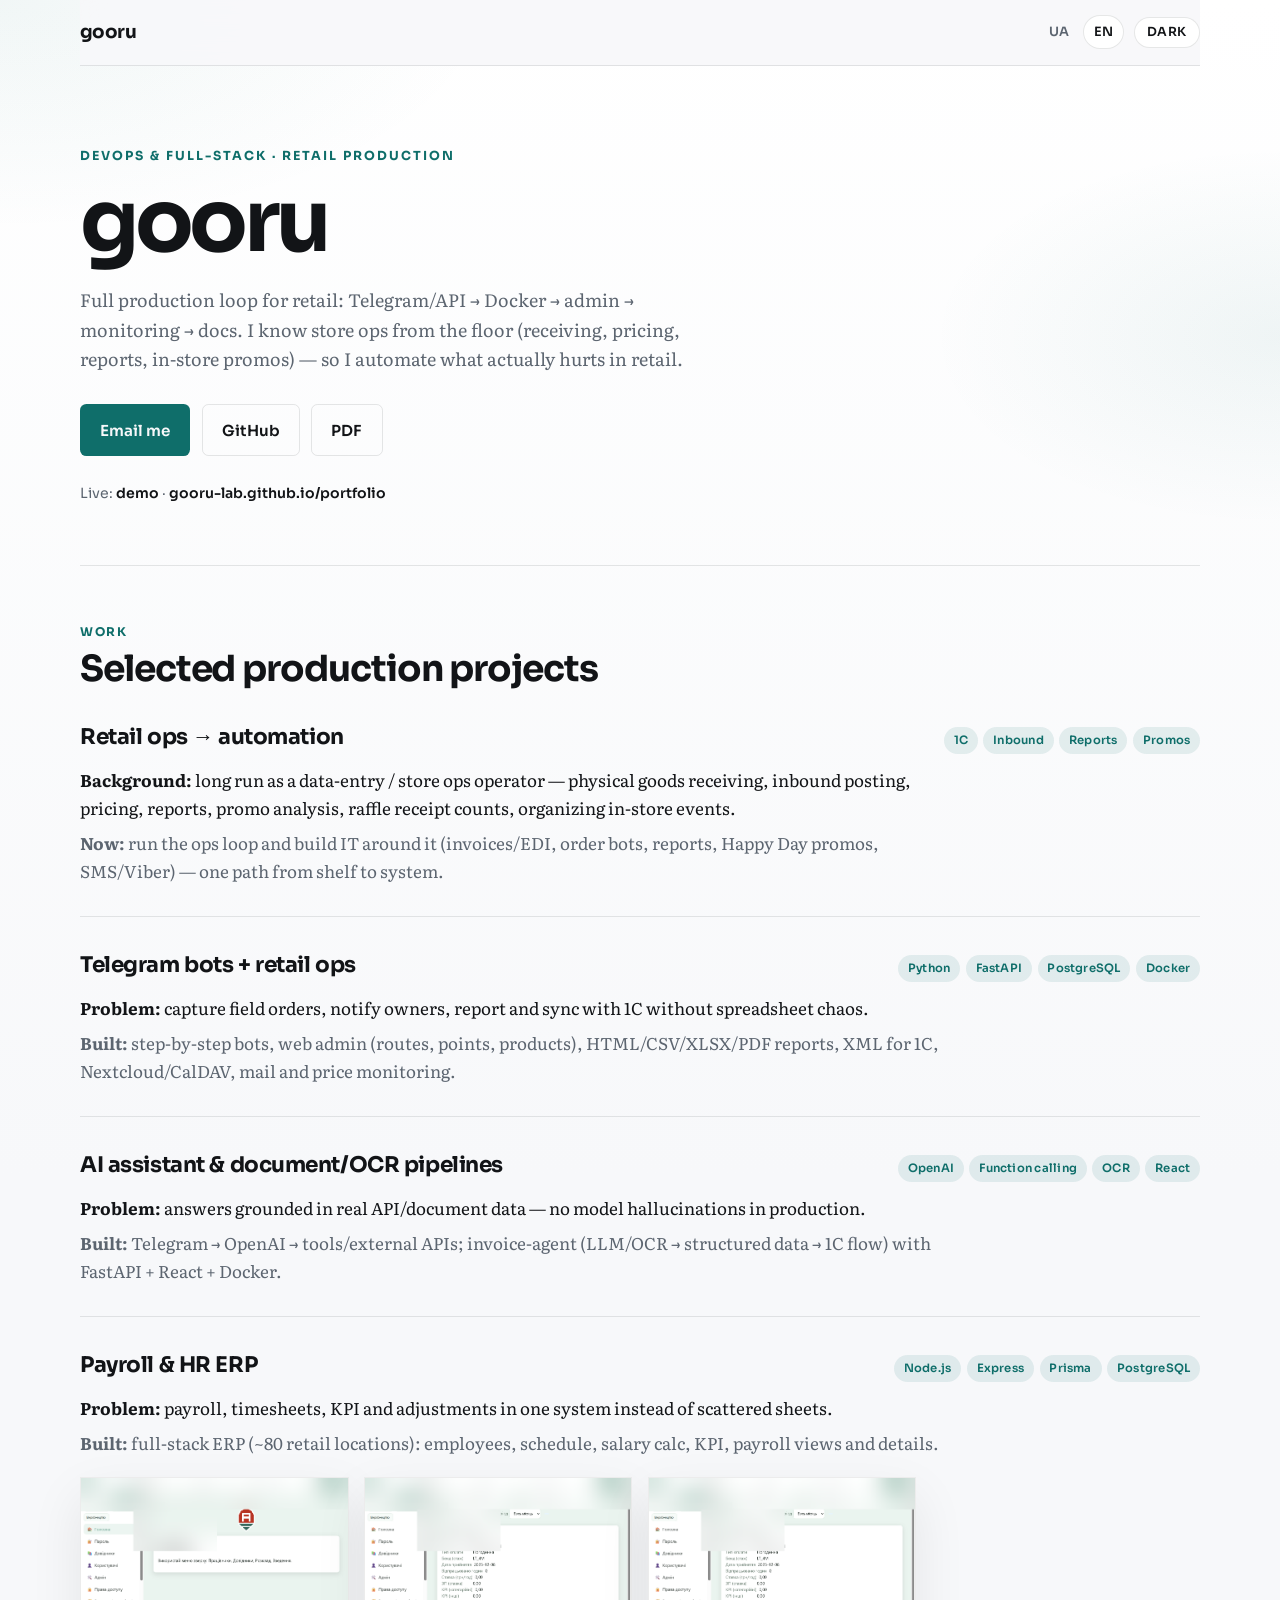
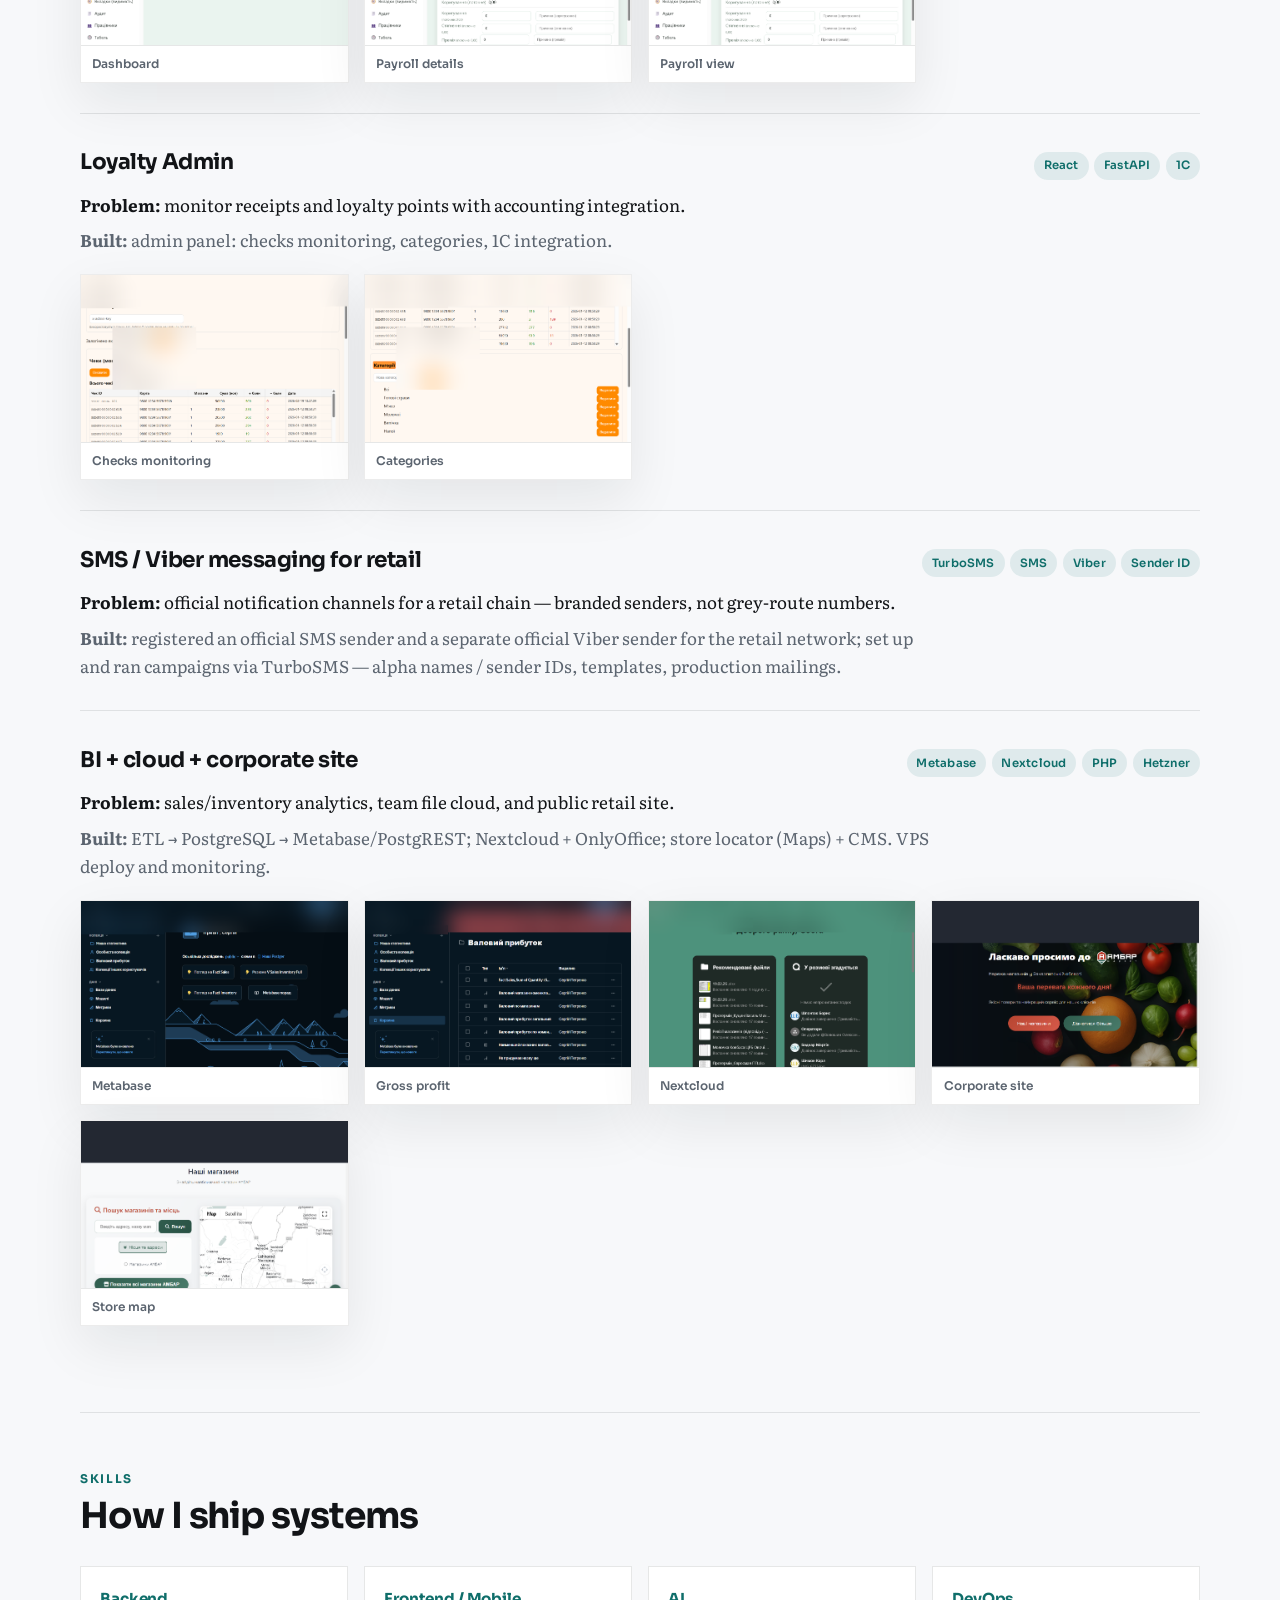
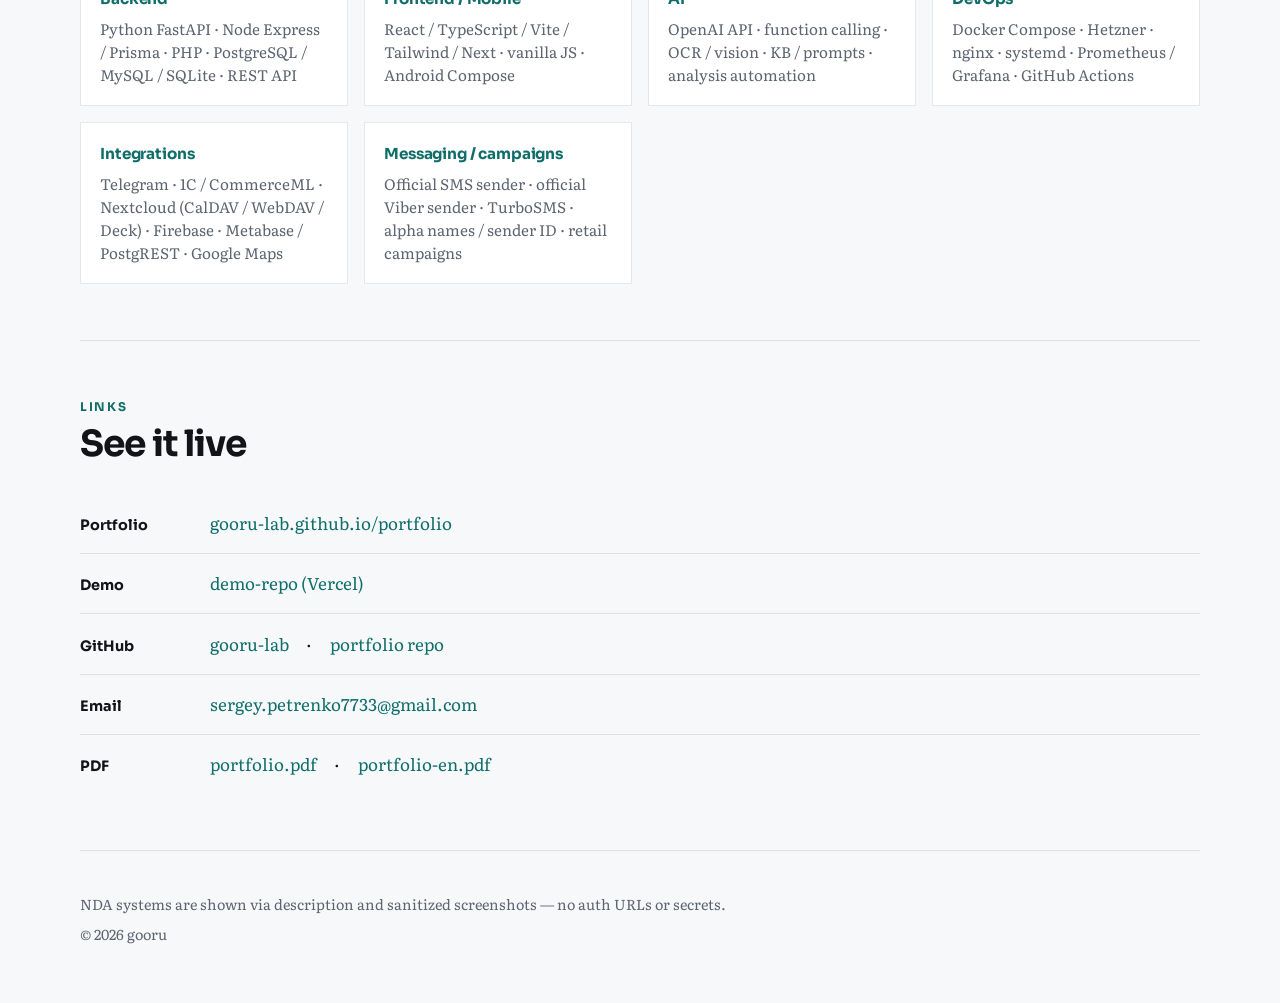
==== commit 2225bb26: "Remove Ambar Market site mentions from portfolio Co-authored-by: Cursor <cursoragent@cursor.com>" ====
--- a/index-en.html
+++ b/index-en.html
@@ -37,8 +37,6 @@
       </div>
       <p class="meta-line">
         Live:
-        <a href="https://ambar-market.com" target="_blank" rel="noopener">ambar-market.com</a>
-        ·
         <a href="https://demo-repo-iota-tawny.vercel.app" target="_blank" rel="noopener">demo</a>
         ·
         <a href="https://gooru-lab.github.io/portfolio/">gooru-lab.github.io/portfolio</a>
@@ -231,10 +229,6 @@
         <div class="link-row">
           <strong>Portfolio</strong>
           <a href="https://gooru-lab.github.io/portfolio/">gooru-lab.github.io/portfolio</a>
-        </div>
-        <div class="link-row">
-          <strong>Website</strong>
-          <a href="https://ambar-market.com" target="_blank" rel="noopener">ambar-market.com</a>
         </div>
         <div class="link-row">
           <strong>Demo</strong>
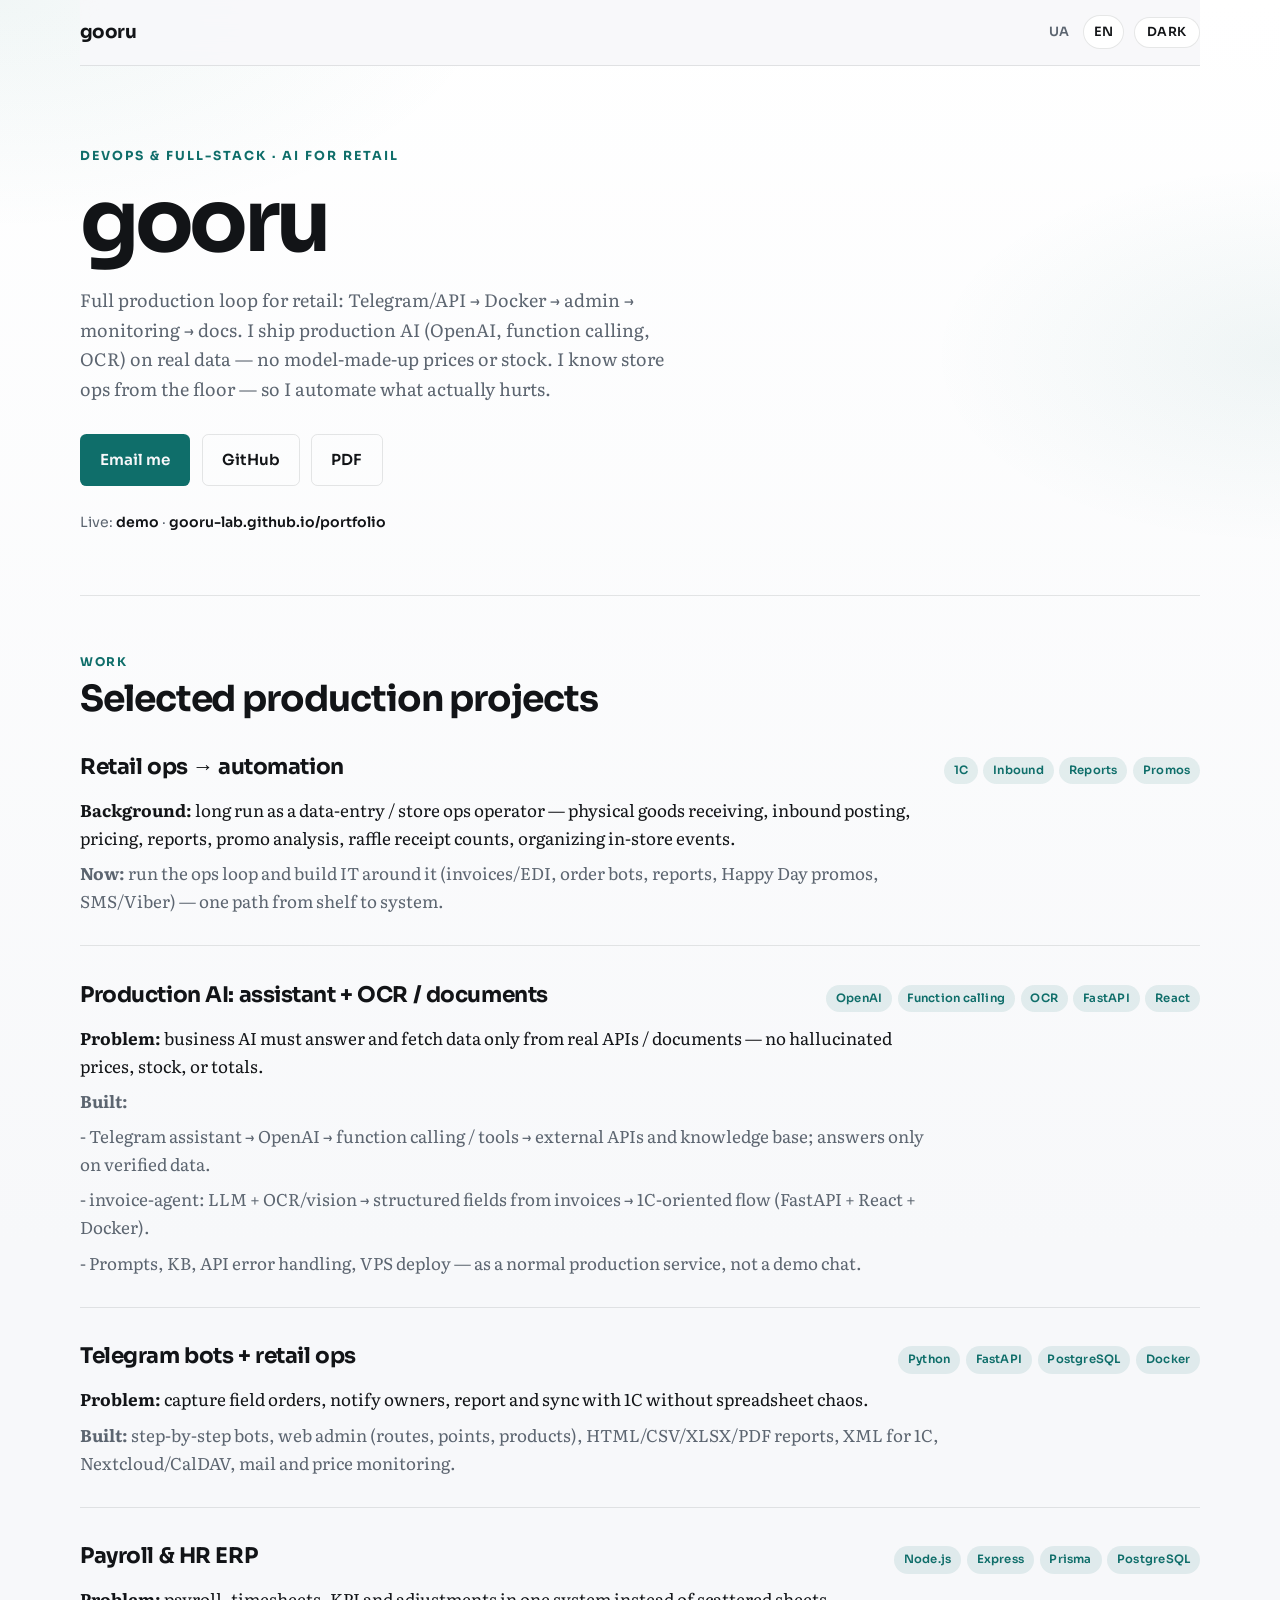
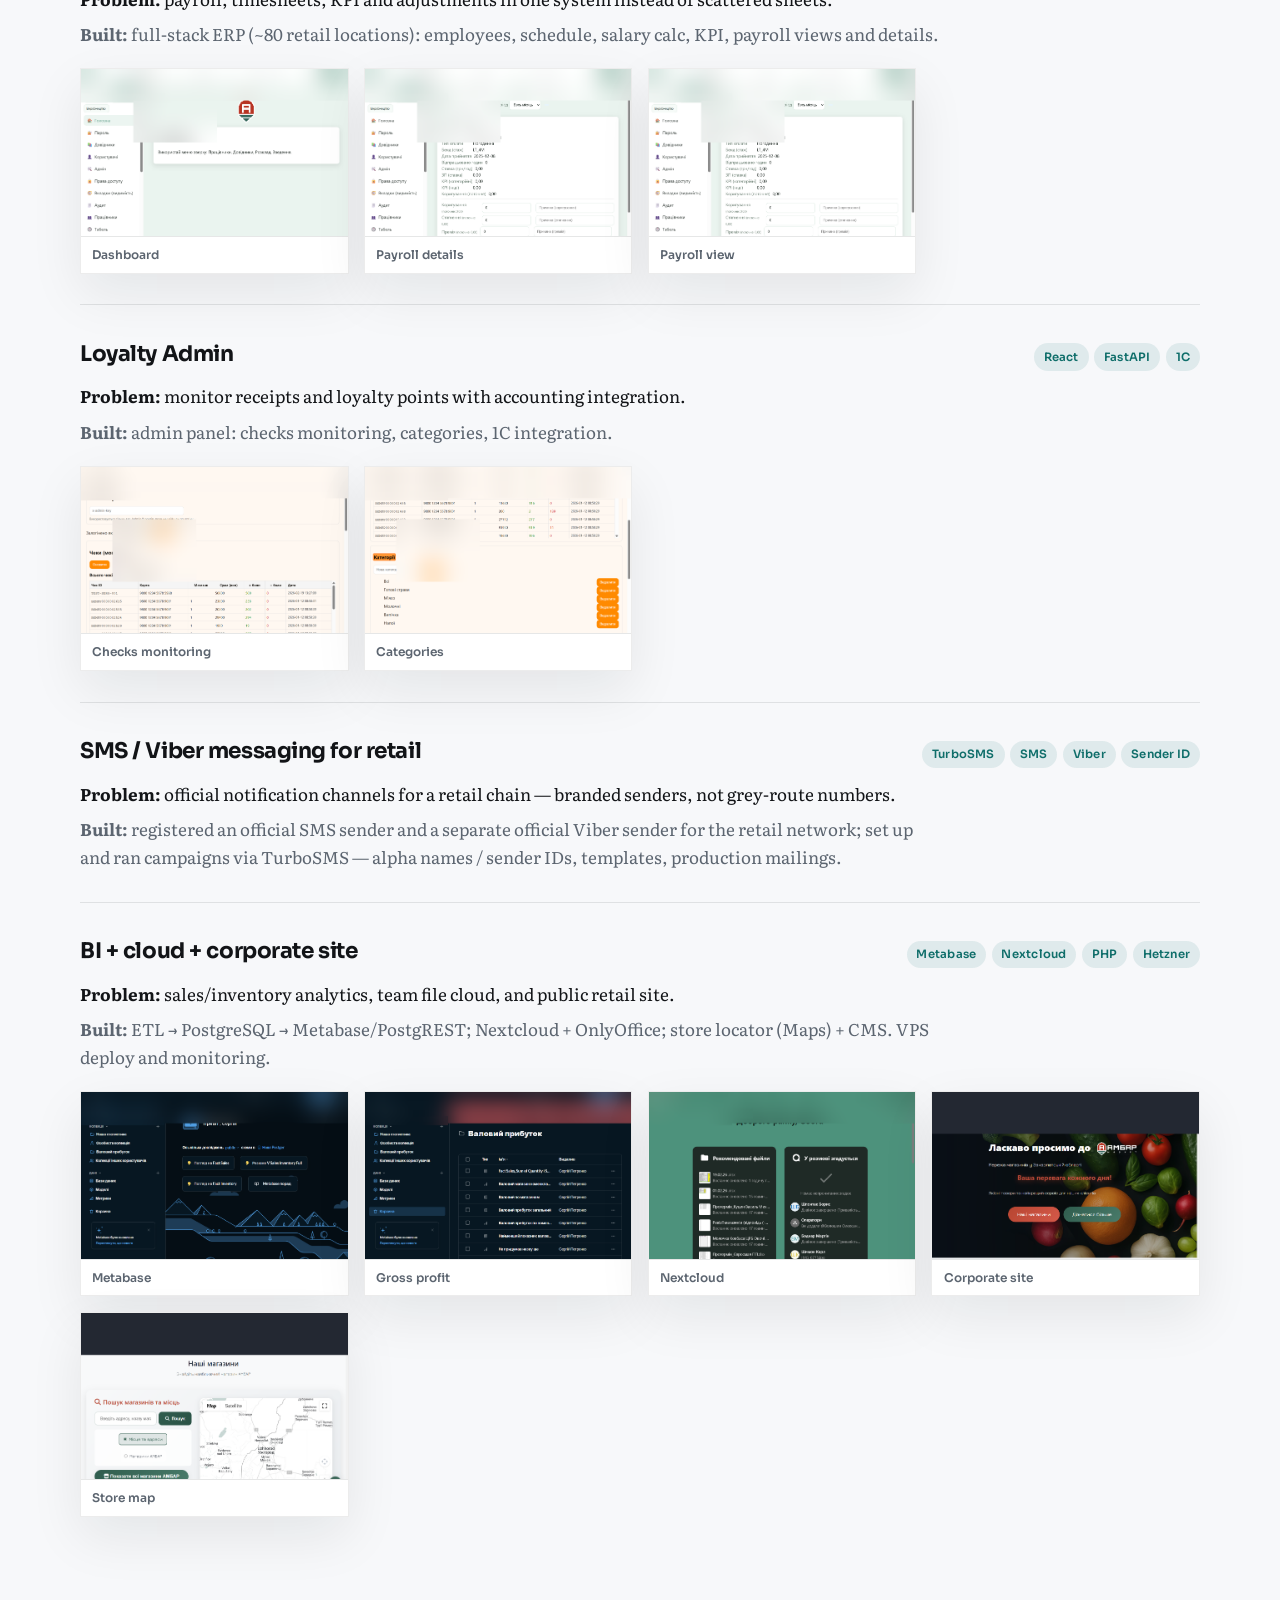
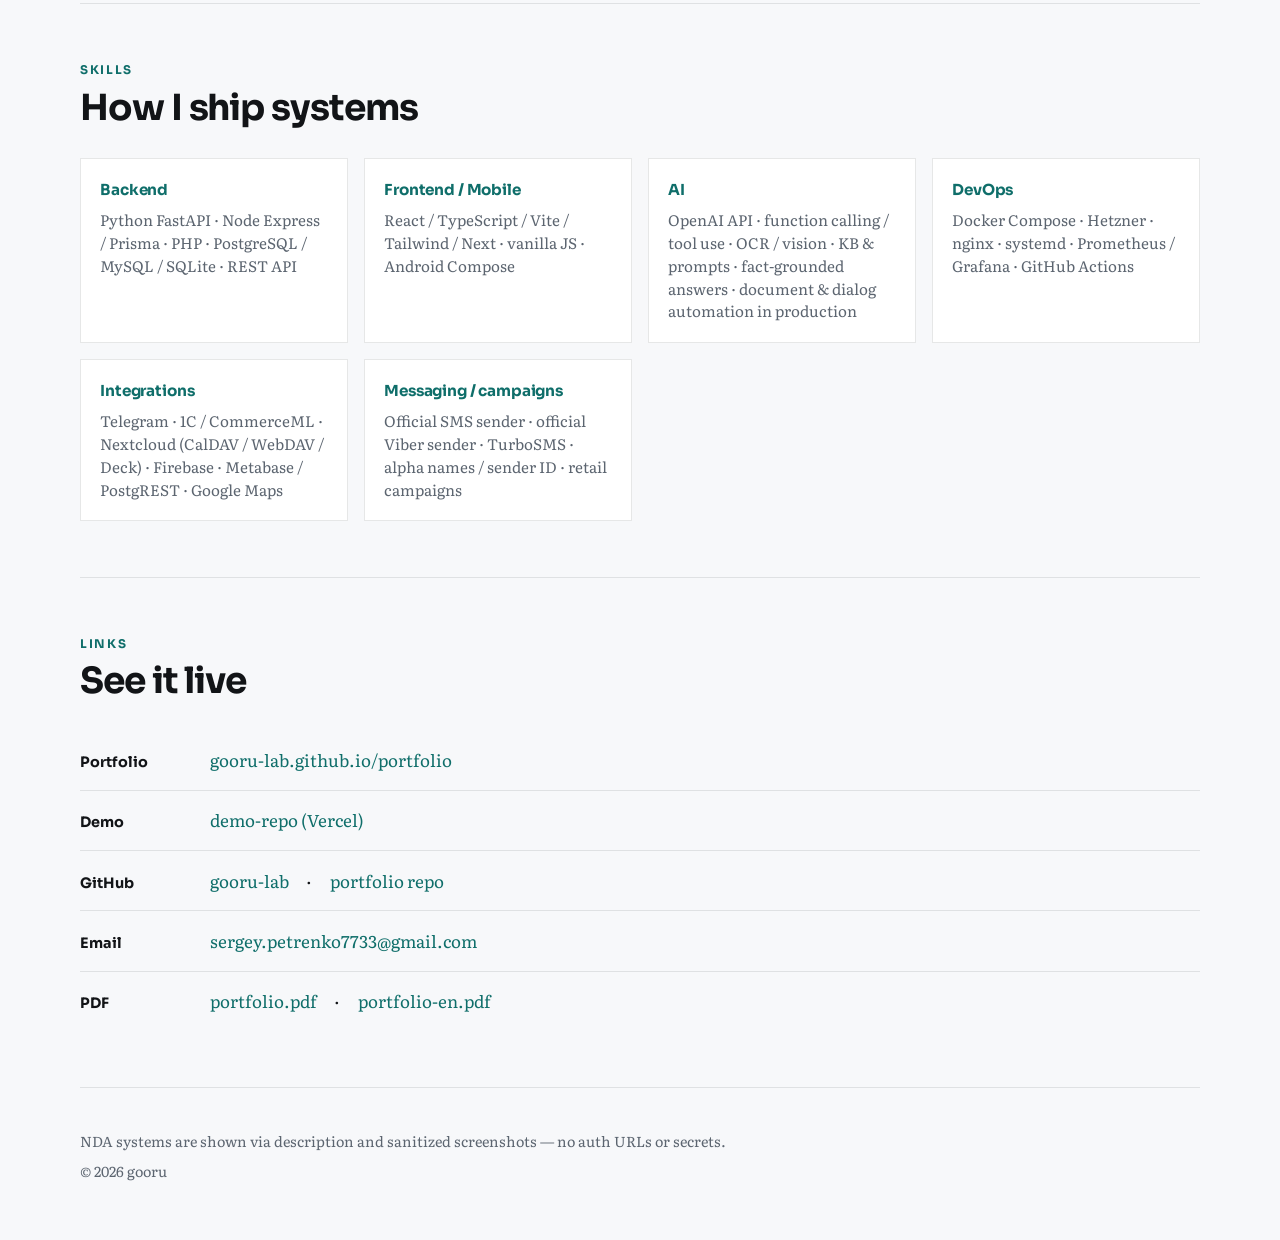
==== commit 4dd2af1a: "Highlight production AI experience in portfolio Co-authored-by: Cursor <cursoragent@cursor.com>" ====
--- a/index-en.html
+++ b/index-en.html
@@ -3,7 +3,7 @@
 <head>
   <meta charset="UTF-8">
   <meta name="viewport" content="width=device-width, initial-scale=1.0">
-  <meta name="description" content="gooru — DevOps & Full-Stack. Production retail systems: bots, AI, ERP, BI, infrastructure.">
+  <meta name="description" content="gooru — DevOps, Full-Stack and production AI for retail: bots, OpenAI/OCR, ERP, BI, infrastructure.">
   <meta name="theme-color" content="#0b0d10">
   <title>gooru — Portfolio</title>
   <link rel="canonical" href="https://gooru-lab.github.io/portfolio/index-en.html">
@@ -27,9 +27,9 @@
     </header>
 
     <section class="hero">
-      <p class="hero-kicker">DevOps &amp; Full-Stack · retail production</p>
+      <p class="hero-kicker">DevOps &amp; Full-Stack · AI for retail</p>
       <h1>gooru</h1>
-      <p class="hero-lead">Full production loop for retail: Telegram/API → Docker → admin → monitoring → docs. I know store ops from the floor (receiving, pricing, reports, in-store promos) — so I automate what actually hurts in retail.</p>
+      <p class="hero-lead">Full production loop for retail: Telegram/API → Docker → admin → monitoring → docs. I ship production AI (OpenAI, function calling, OCR) on real data — no model-made-up prices or stock. I know store ops from the floor — so I automate what actually hurts.</p>
       <div class="cta-row">
         <a class="btn btn-primary" href="mailto:sergey.petrenko7733@gmail.com">Email me</a>
         <a class="btn btn-ghost" href="https://github.com/gooru-lab" target="_blank" rel="noopener">GitHub</a>
@@ -63,6 +63,24 @@
 
       <article class="case">
         <div class="case-head">
+          <h3>Production AI: assistant + OCR / documents</h3>
+          <div class="case-tags">
+            <span class="tag">OpenAI</span>
+            <span class="tag">Function calling</span>
+            <span class="tag">OCR</span>
+            <span class="tag">FastAPI</span>
+            <span class="tag">React</span>
+          </div>
+        </div>
+        <p class="problem"><strong>Problem:</strong> business AI must answer and fetch data only from real APIs / documents — no hallucinated prices, stock, or totals.</p>
+        <p><strong>Built:</strong></p>
+        <p>- Telegram assistant → OpenAI → function calling / tools → external APIs and knowledge base; answers only on verified data.</p>
+        <p>- invoice-agent: LLM + OCR/vision → structured fields from invoices → 1C-oriented flow (FastAPI + React + Docker).</p>
+        <p>- Prompts, KB, API error handling, VPS deploy — as a normal production service, not a demo chat.</p>
+      </article>
+
+      <article class="case">
+        <div class="case-head">
           <h3>Telegram bots + retail ops</h3>
           <div class="case-tags">
             <span class="tag">Python</span>
@@ -77,20 +95,6 @@
 
       <article class="case">
         <div class="case-head">
-          <h3>AI assistant &amp; document/OCR pipelines</h3>
-          <div class="case-tags">
-            <span class="tag">OpenAI</span>
-            <span class="tag">Function calling</span>
-            <span class="tag">OCR</span>
-            <span class="tag">React</span>
-          </div>
-        </div>
-        <p class="problem"><strong>Problem:</strong> answers grounded in real API/document data — no model hallucinations in production.</p>
-        <p><strong>Built:</strong> Telegram → OpenAI → tools/external APIs; invoice-agent (LLM/OCR → structured data → 1C flow) with FastAPI + React + Docker.</p>
-      </article>
-
-      <article class="case">
-        <div class="case-head">
           <h3>Payroll &amp; HR ERP</h3>
           <div class="case-tags">
             <span class="tag">Node.js</span>
@@ -205,7 +209,7 @@
         </div>
         <div class="stack-block">
           <h3>AI</h3>
-          <p>OpenAI API · function calling · OCR / vision · KB / prompts · analysis automation</p>
+          <p>OpenAI API · function calling / tool use · OCR / vision · KB &amp; prompts · fact-grounded answers · document &amp; dialog automation in production</p>
         </div>
         <div class="stack-block">
           <h3>DevOps</h3>
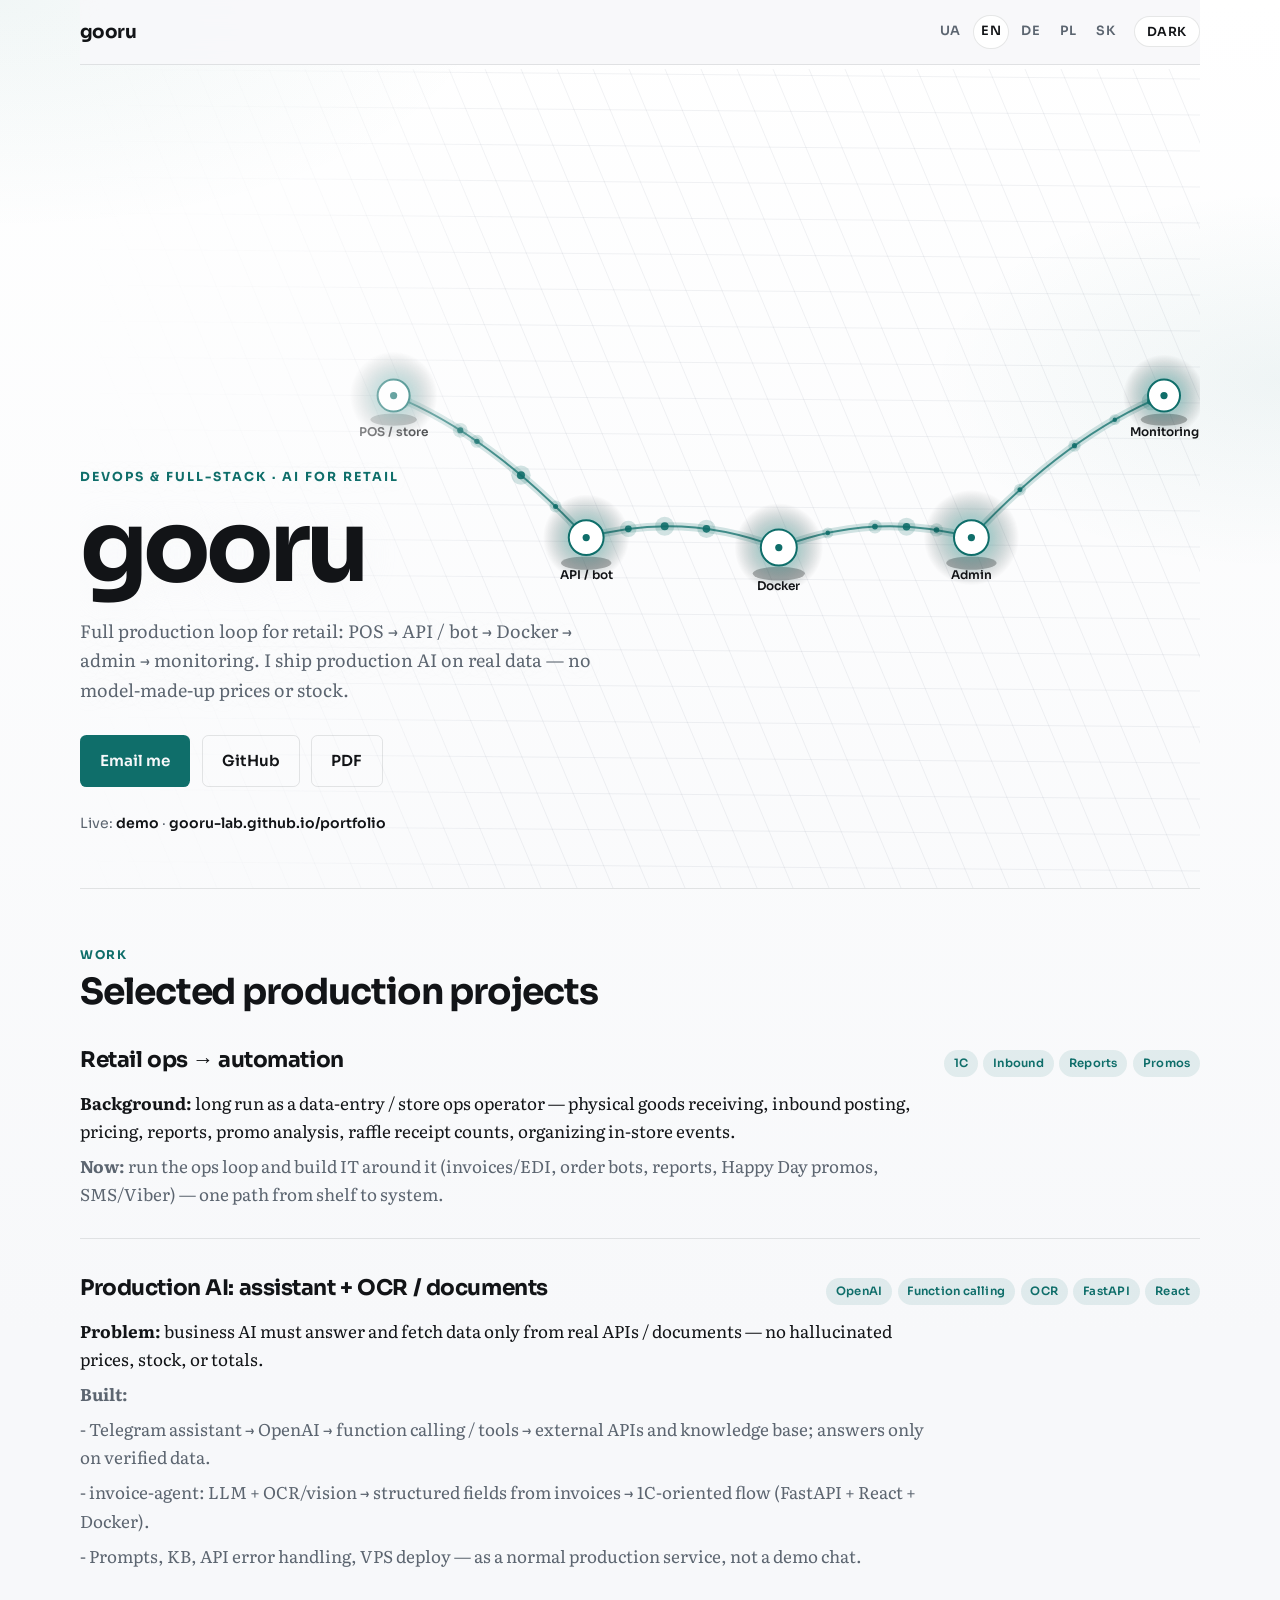
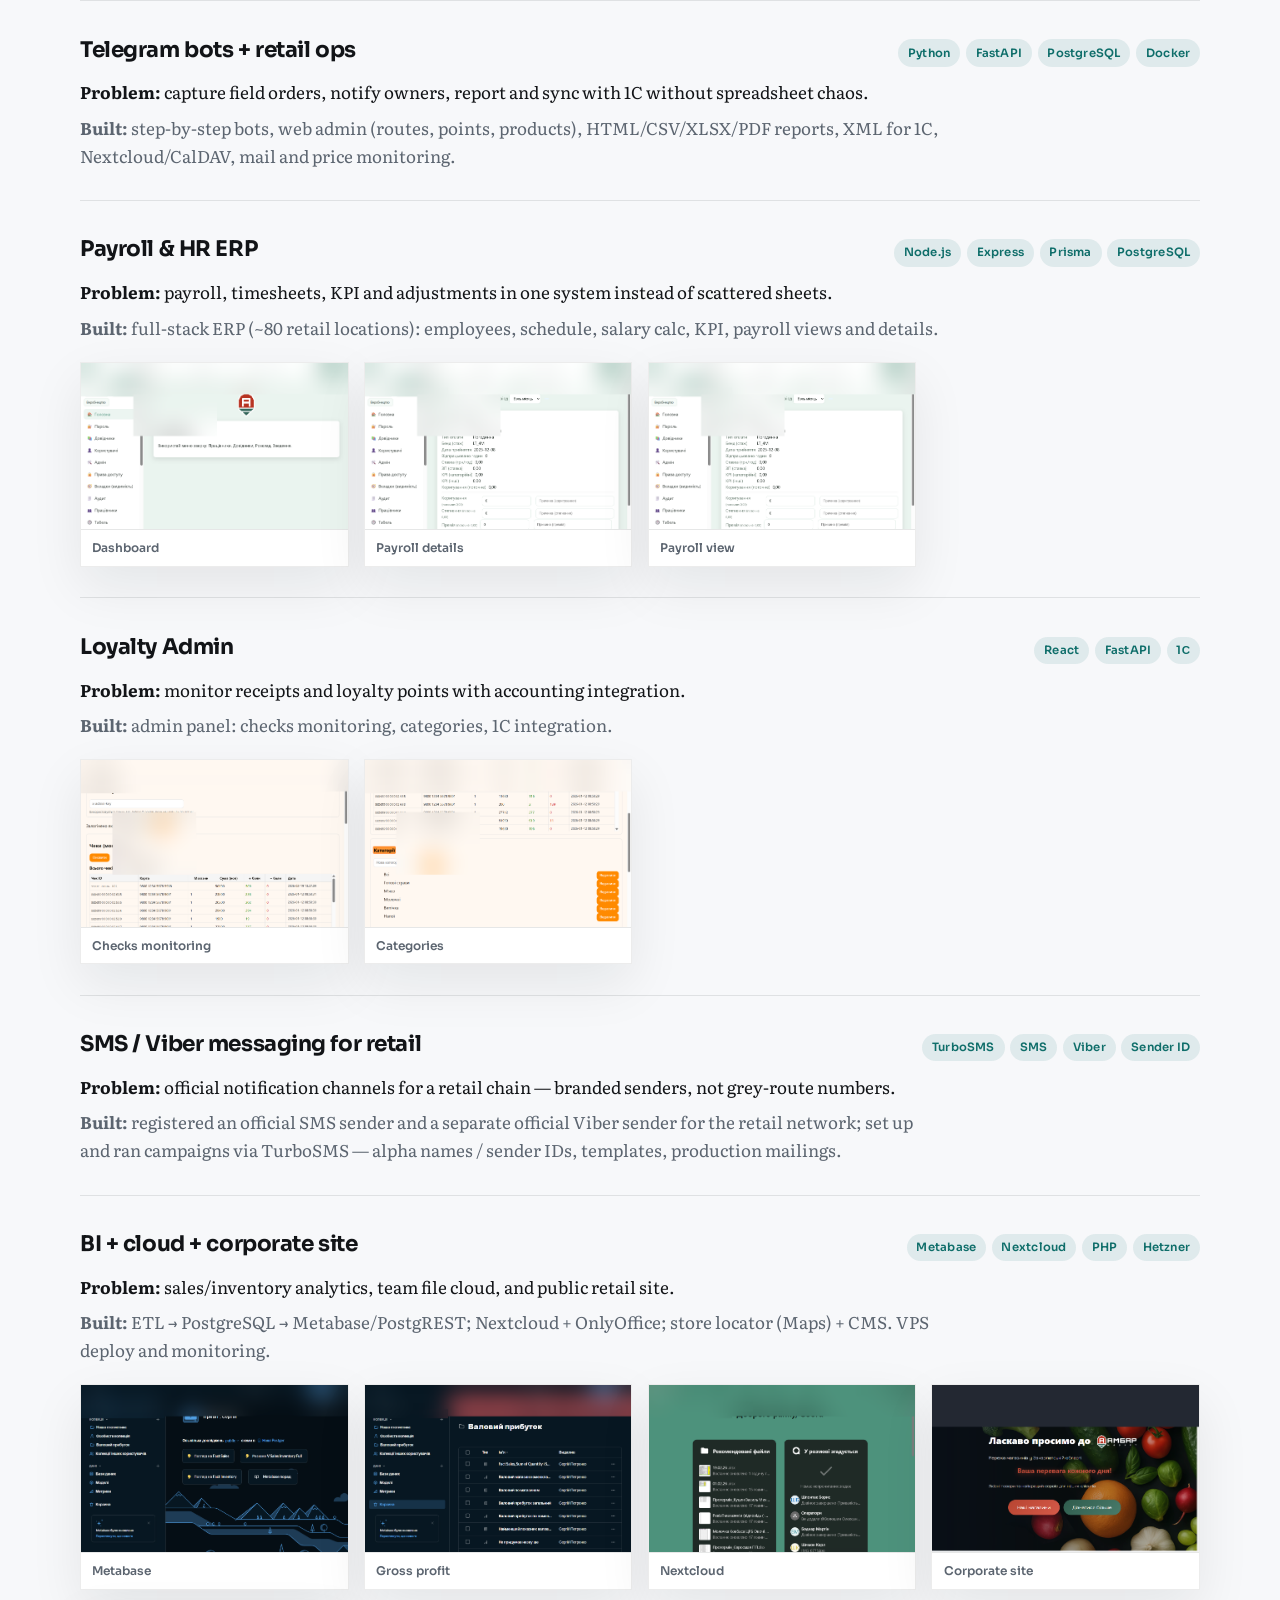
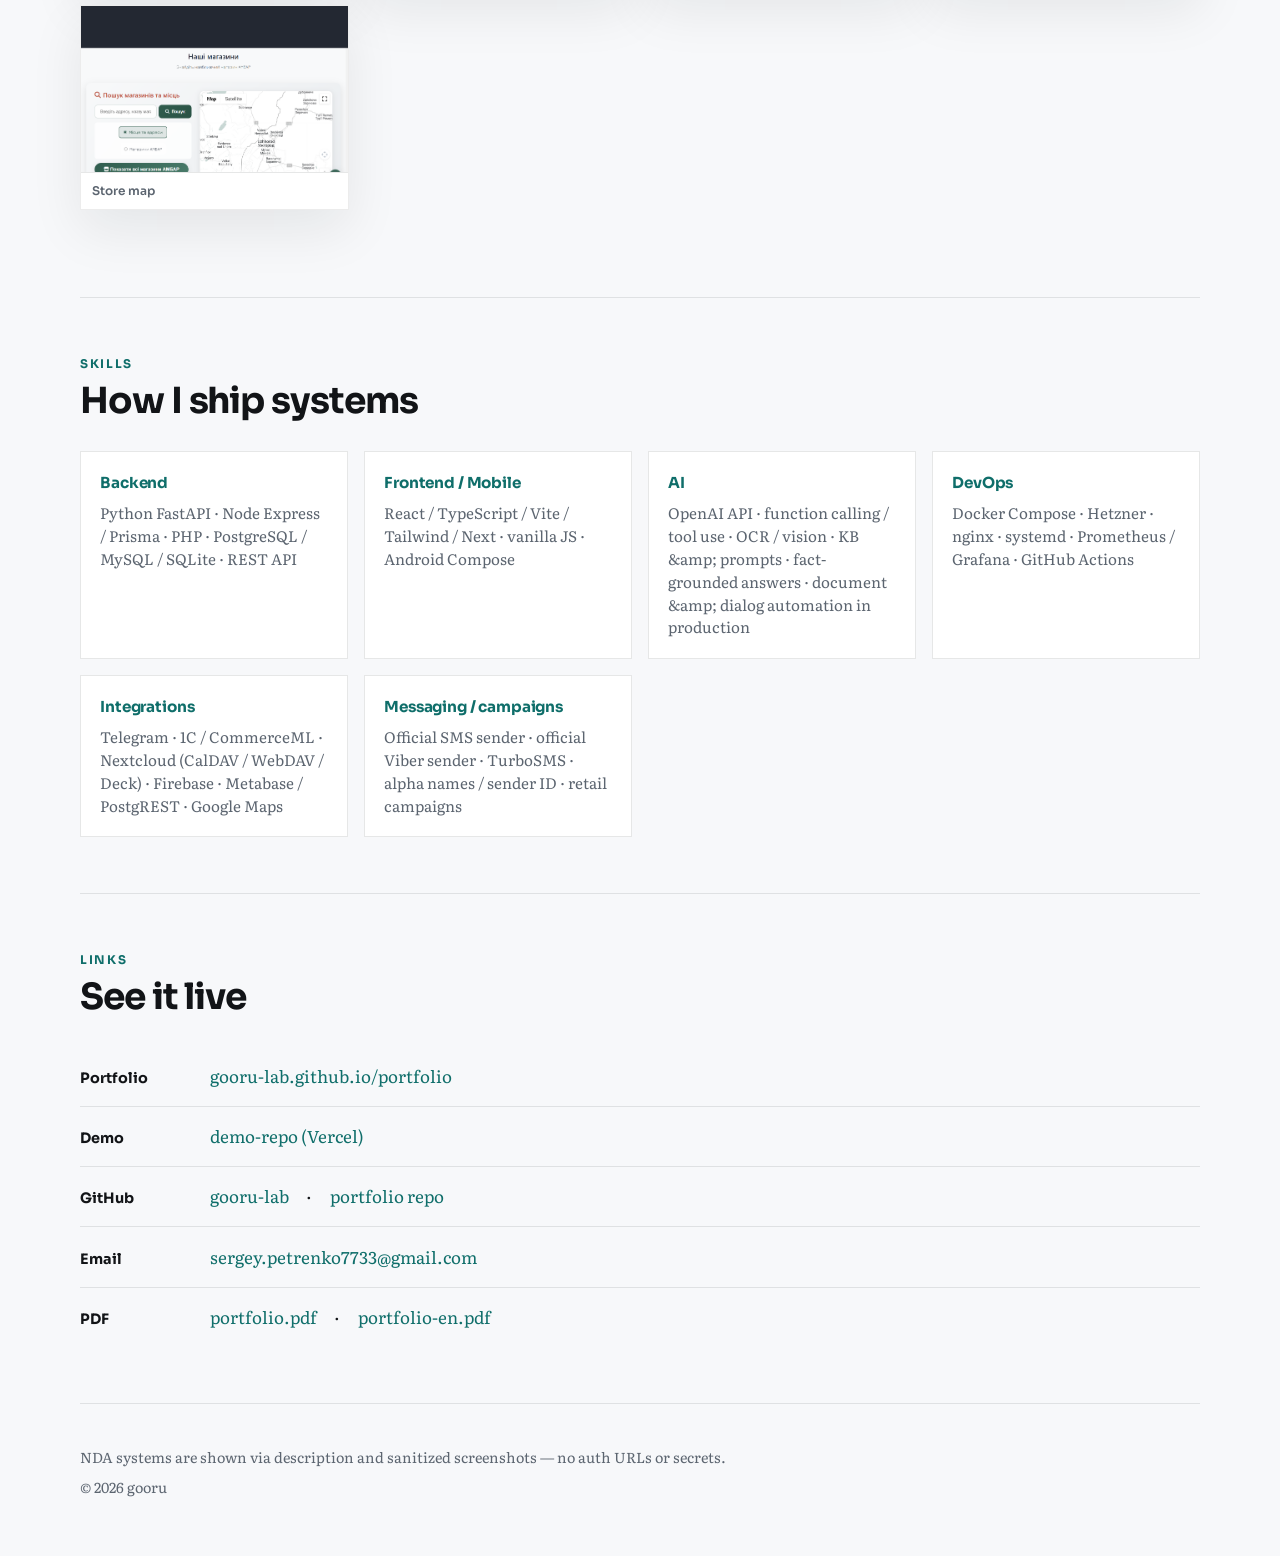
==== commit 9ff66b39: "Add production-contour hero and UA EN DE PL SK switcher Ship the canvas production flow in the hero " ====
--- a/index-en.html
+++ b/index-en.html
@@ -1,266 +1,15 @@
 <!DOCTYPE html>
-<html lang="en" data-theme="dark">
+<html lang="en">
 <head>
   <meta charset="UTF-8">
-  <meta name="viewport" content="width=device-width, initial-scale=1.0">
-  <meta name="description" content="gooru — DevOps, Full-Stack and production AI for retail: bots, OpenAI/OCR, ERP, BI, infrastructure.">
-  <meta name="theme-color" content="#0b0d10">
-  <title>gooru — Portfolio</title>
-  <link rel="canonical" href="https://gooru-lab.github.io/portfolio/index-en.html">
-  <link rel="preconnect" href="https://fonts.googleapis.com">
-  <link rel="preconnect" href="https://fonts.gstatic.com" crossorigin>
-  <link href="https://fonts.googleapis.com/css2?family=Literata:ital,opsz,wght@0,7..72,400;0,7..72,600;1,7..72,400&family=Sora:wght@600;700&display=swap" rel="stylesheet">
-  <link rel="stylesheet" href="styles.css">
-  <script src="theme.js"></script>
+  <meta http-equiv="refresh" content="0; url=index.html?lang=en">
+  <link rel="canonical" href="https://gooru-lab.github.io/portfolio/?lang=en">
+  <title>gooru — Portfolio (EN)</title>
+  <script>
+    location.replace("index.html?lang=en" + (location.hash || ""));
+  </script>
 </head>
 <body>
-  <div class="wrap">
-    <header class="topbar">
-      <a class="brand-mark" href="index-en.html">gooru</a>
-      <div class="topbar-controls">
-        <nav class="lang" aria-label="Language">
-          <a href="index.html">UA</a>
-          <a href="index-en.html" aria-current="page">EN</a>
-        </nav>
-        <button type="button" class="theme-toggle" id="theme-toggle">Light</button>
-      </div>
-    </header>
-
-    <section class="hero">
-      <p class="hero-kicker">DevOps &amp; Full-Stack · AI for retail</p>
-      <h1>gooru</h1>
-      <p class="hero-lead">Full production loop for retail: Telegram/API → Docker → admin → monitoring → docs. I ship production AI (OpenAI, function calling, OCR) on real data — no model-made-up prices or stock. I know store ops from the floor — so I automate what actually hurts.</p>
-      <div class="cta-row">
-        <a class="btn btn-primary" href="mailto:sergey.petrenko7733@gmail.com">Email me</a>
-        <a class="btn btn-ghost" href="https://github.com/gooru-lab" target="_blank" rel="noopener">GitHub</a>
-        <a class="btn btn-ghost" href="portfolio-en.pdf">PDF</a>
-      </div>
-      <p class="meta-line">
-        Live:
-        <a href="https://demo-repo-iota-tawny.vercel.app" target="_blank" rel="noopener">demo</a>
-        ·
-        <a href="https://gooru-lab.github.io/portfolio/">gooru-lab.github.io/portfolio</a>
-      </p>
-    </section>
-
-    <section id="work">
-      <p class="section-label">Work</p>
-      <h2 class="section-title">Selected production projects</h2>
-
-      <article class="case">
-        <div class="case-head">
-          <h3>Retail ops → automation</h3>
-          <div class="case-tags">
-            <span class="tag">1C</span>
-            <span class="tag">Inbound</span>
-            <span class="tag">Reports</span>
-            <span class="tag">Promos</span>
-          </div>
-        </div>
-        <p class="problem"><strong>Background:</strong> long run as a data-entry / store ops operator — physical goods receiving, inbound posting, pricing, reports, promo analysis, raffle receipt counts, organizing in-store events.</p>
-        <p><strong>Now:</strong> run the ops loop and build IT around it (invoices/EDI, order bots, reports, Happy Day promos, SMS/Viber) — one path from shelf to system.</p>
-      </article>
-
-      <article class="case">
-        <div class="case-head">
-          <h3>Production AI: assistant + OCR / documents</h3>
-          <div class="case-tags">
-            <span class="tag">OpenAI</span>
-            <span class="tag">Function calling</span>
-            <span class="tag">OCR</span>
-            <span class="tag">FastAPI</span>
-            <span class="tag">React</span>
-          </div>
-        </div>
-        <p class="problem"><strong>Problem:</strong> business AI must answer and fetch data only from real APIs / documents — no hallucinated prices, stock, or totals.</p>
-        <p><strong>Built:</strong></p>
-        <p>- Telegram assistant → OpenAI → function calling / tools → external APIs and knowledge base; answers only on verified data.</p>
-        <p>- invoice-agent: LLM + OCR/vision → structured fields from invoices → 1C-oriented flow (FastAPI + React + Docker).</p>
-        <p>- Prompts, KB, API error handling, VPS deploy — as a normal production service, not a demo chat.</p>
-      </article>
-
-      <article class="case">
-        <div class="case-head">
-          <h3>Telegram bots + retail ops</h3>
-          <div class="case-tags">
-            <span class="tag">Python</span>
-            <span class="tag">FastAPI</span>
-            <span class="tag">PostgreSQL</span>
-            <span class="tag">Docker</span>
-          </div>
-        </div>
-        <p class="problem"><strong>Problem:</strong> capture field orders, notify owners, report and sync with 1C without spreadsheet chaos.</p>
-        <p><strong>Built:</strong> step-by-step bots, web admin (routes, points, products), HTML/CSV/XLSX/PDF reports, XML for 1C, Nextcloud/CalDAV, mail and price monitoring.</p>
-      </article>
-
-      <article class="case">
-        <div class="case-head">
-          <h3>Payroll &amp; HR ERP</h3>
-          <div class="case-tags">
-            <span class="tag">Node.js</span>
-            <span class="tag">Express</span>
-            <span class="tag">Prisma</span>
-            <span class="tag">PostgreSQL</span>
-          </div>
-        </div>
-        <p class="problem"><strong>Problem:</strong> payroll, timesheets, KPI and adjustments in one system instead of scattered sheets.</p>
-        <p><strong>Built:</strong> full-stack ERP (~80 retail locations): employees, schedule, salary calc, KPI, payroll views and details.</p>
-        <div class="shots">
-          <figure>
-            <img src="payroll/01-home.png" alt="Payroll dashboard" loading="lazy">
-            <figcaption>Dashboard</figcaption>
-          </figure>
-          <figure>
-            <img src="payroll/02-payroll-details.png" alt="Payroll details" loading="lazy">
-            <figcaption>Payroll details</figcaption>
-          </figure>
-          <figure>
-            <img src="payroll/03-payroll-view.png" alt="Payroll view" loading="lazy">
-            <figcaption>Payroll view</figcaption>
-          </figure>
-        </div>
-      </article>
-
-      <article class="case">
-        <div class="case-head">
-          <h3>Loyalty Admin</h3>
-          <div class="case-tags">
-            <span class="tag">React</span>
-            <span class="tag">FastAPI</span>
-            <span class="tag">1C</span>
-          </div>
-        </div>
-        <p class="problem"><strong>Problem:</strong> monitor receipts and loyalty points with accounting integration.</p>
-        <p><strong>Built:</strong> admin panel: checks monitoring, categories, 1C integration.</p>
-        <div class="shots">
-          <figure>
-            <img src="loyalty/01-checks-monitoring.png" alt="Checks monitoring" loading="lazy">
-            <figcaption>Checks monitoring</figcaption>
-          </figure>
-          <figure>
-            <img src="loyalty/02-categories.png" alt="Categories" loading="lazy">
-            <figcaption>Categories</figcaption>
-          </figure>
-        </div>
-      </article>
-
-      <article class="case">
-        <div class="case-head">
-          <h3>SMS / Viber messaging for retail</h3>
-          <div class="case-tags">
-            <span class="tag">TurboSMS</span>
-            <span class="tag">SMS</span>
-            <span class="tag">Viber</span>
-            <span class="tag">Sender ID</span>
-          </div>
-        </div>
-        <p class="problem"><strong>Problem:</strong> official notification channels for a retail chain — branded senders, not grey-route numbers.</p>
-        <p><strong>Built:</strong> registered an official SMS sender and a separate official Viber sender for the retail network; set up and ran campaigns via TurboSMS — alpha names / sender IDs, templates, production mailings.</p>
-      </article>
-
-      <article class="case">
-        <div class="case-head">
-          <h3>BI + cloud + corporate site</h3>
-          <div class="case-tags">
-            <span class="tag">Metabase</span>
-            <span class="tag">Nextcloud</span>
-            <span class="tag">PHP</span>
-            <span class="tag">Hetzner</span>
-          </div>
-        </div>
-        <p class="problem"><strong>Problem:</strong> sales/inventory analytics, team file cloud, and public retail site.</p>
-        <p><strong>Built:</strong> ETL → PostgreSQL → Metabase/PostgREST; Nextcloud + OnlyOffice; store locator (Maps) + CMS. VPS deploy and monitoring.</p>
-        <div class="shots">
-          <figure>
-            <img src="bi/01-metabase-home.png" alt="Metabase" loading="lazy">
-            <figcaption>Metabase</figcaption>
-          </figure>
-          <figure>
-            <img src="bi/03-gross-profit.png" alt="Gross profit" loading="lazy">
-            <figcaption>Gross profit</figcaption>
-          </figure>
-          <figure>
-            <img src="cloud/01-nextcloud-dashboard.png" alt="Nextcloud" loading="lazy">
-            <figcaption>Nextcloud</figcaption>
-          </figure>
-          <figure>
-            <img src="corporate-site/01-homepage.png" alt="Corporate site" loading="lazy">
-            <figcaption>Corporate site</figcaption>
-          </figure>
-          <figure>
-            <img src="corporate-site/02-stores-map.png" alt="Store map" loading="lazy">
-            <figcaption>Store map</figcaption>
-          </figure>
-        </div>
-      </article>
-    </section>
-
-    <section id="stack">
-      <p class="section-label">Skills</p>
-      <h2 class="section-title">How I ship systems</h2>
-      <div class="stack-grid">
-        <div class="stack-block">
-          <h3>Backend</h3>
-          <p>Python FastAPI · Node Express / Prisma · PHP · PostgreSQL / MySQL / SQLite · REST API</p>
-        </div>
-        <div class="stack-block">
-          <h3>Frontend / Mobile</h3>
-          <p>React / TypeScript / Vite / Tailwind / Next · vanilla JS · Android Compose</p>
-        </div>
-        <div class="stack-block">
-          <h3>AI</h3>
-          <p>OpenAI API · function calling / tool use · OCR / vision · KB &amp; prompts · fact-grounded answers · document &amp; dialog automation in production</p>
-        </div>
-        <div class="stack-block">
-          <h3>DevOps</h3>
-          <p>Docker Compose · Hetzner · nginx · systemd · Prometheus / Grafana · GitHub Actions</p>
-        </div>
-        <div class="stack-block">
-          <h3>Integrations</h3>
-          <p>Telegram · 1C / CommerceML · Nextcloud (CalDAV / WebDAV / Deck) · Firebase · Metabase / PostgREST · Google Maps</p>
-        </div>
-        <div class="stack-block">
-          <h3>Messaging / campaigns</h3>
-          <p>Official SMS sender · official Viber sender · TurboSMS · alpha names / sender ID · retail campaigns</p>
-        </div>
-      </div>
-    </section>
-
-    <section id="links">
-      <p class="section-label">Links</p>
-      <h2 class="section-title">See it live</h2>
-      <div class="links">
-        <div class="link-row">
-          <strong>Portfolio</strong>
-          <a href="https://gooru-lab.github.io/portfolio/">gooru-lab.github.io/portfolio</a>
-        </div>
-        <div class="link-row">
-          <strong>Demo</strong>
-          <a href="https://demo-repo-iota-tawny.vercel.app" target="_blank" rel="noopener">demo-repo (Vercel)</a>
-        </div>
-        <div class="link-row">
-          <strong>GitHub</strong>
-          <a href="https://github.com/gooru-lab" target="_blank" rel="noopener">gooru-lab</a>
-          ·
-          <a href="https://github.com/gooru-lab/portfolio" target="_blank" rel="noopener">portfolio repo</a>
-        </div>
-        <div class="link-row">
-          <strong>Email</strong>
-          <a href="mailto:sergey.petrenko7733@gmail.com">sergey.petrenko7733@gmail.com</a>
-        </div>
-        <div class="link-row">
-          <strong>PDF</strong>
-          <a href="portfolio.pdf">portfolio.pdf</a>
-          ·
-          <a href="portfolio-en.pdf">portfolio-en.pdf</a>
-        </div>
-      </div>
-    </section>
-
-    <footer>
-      <p>NDA systems are shown via description and sanitized screenshots — no auth URLs or secrets.</p>
-      <p>© 2026 gooru</p>
-    </footer>
-  </div>
+  <p><a href="index.html?lang=en">Continue to gooru portfolio (EN)</a></p>
 </body>
 </html>
